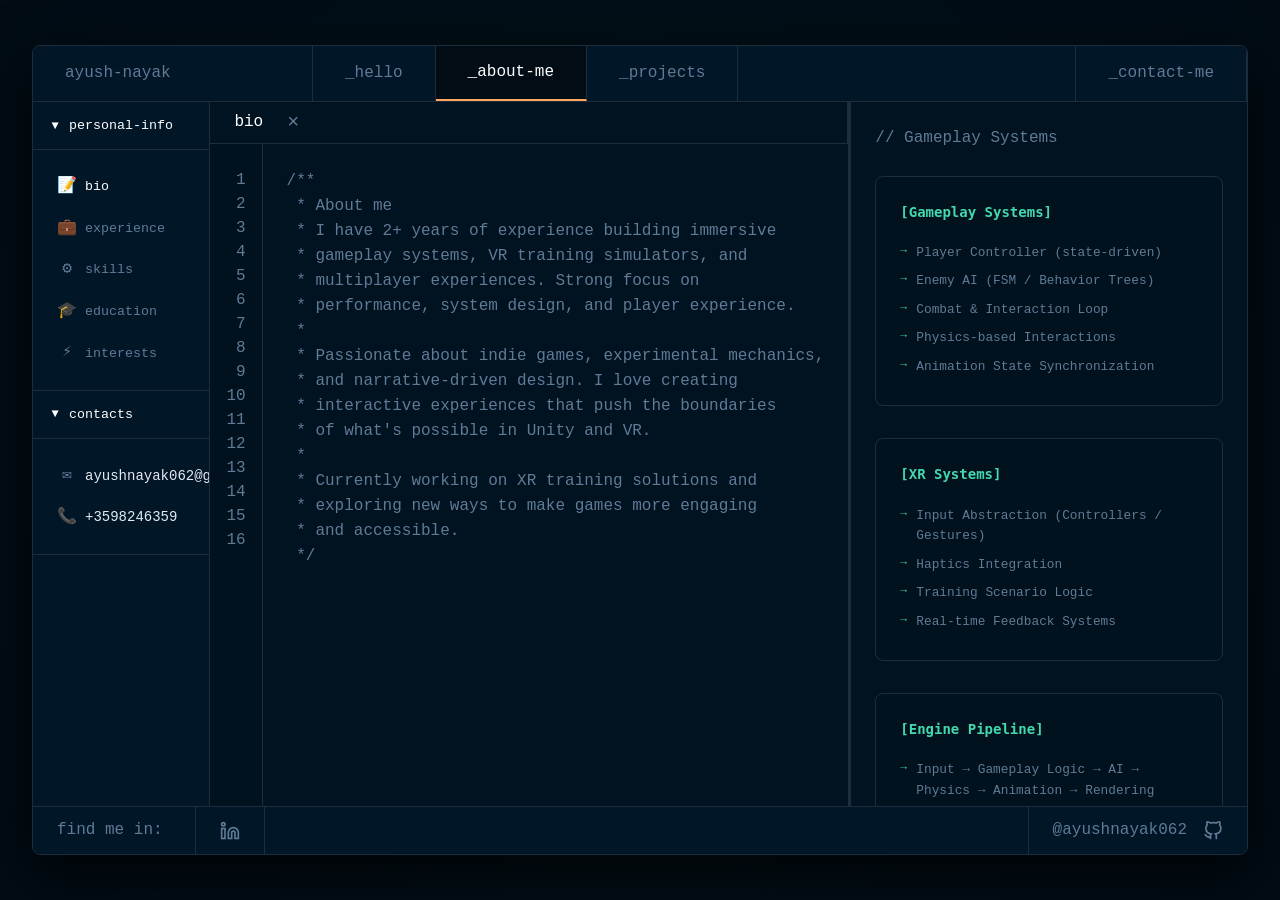
==== pages/about.html @ 23518307 "Redesign sidebar and panels, add gameplay systems section Refactored sidebar section borders and tog" ====
<!DOCTYPE html>
<html lang="en">
<head>
    <meta charset="UTF-8">
    <meta name="viewport" content="width=device-width, initial-scale=1.0">
    <title>About - Ayush Nayak</title>
    <link rel="stylesheet" href="../css/variables.css">
    <link rel="stylesheet" href="../css/base.css">
    <link rel="stylesheet" href="../css/layout.css">
    <link rel="stylesheet" href="../css/terminal.css">
    <link rel="stylesheet" href="../css/responsive.css">
</head>
<body>
    <!-- Navigation -->
    <div class="viewport">
        <div class="app-window">
            <nav class="main-nav">
                <div class="nav-left">
                    <span class="nav-name">ayush-nayak</span>
                    <a href="../index.html" class="nav-link">_hello</a>
                    <a href="about.html" class="nav-link active">_about-me</a>
                    <a href="projects.html" class="nav-link">_projects</a>
                </div>
                <div class="nav-right">
                    <a href="contact.html" class="nav-link">_contact-me</a>
                </div>
            </nav>

            <!-- Main Content -->
            <main class="about-container">
                <!-- Sidebar -->
                <aside class="sidebar">
                    <!-- Restructured personal-info with Bio, Experience, Skills, Education, Interests -->
                    <div class="sidebar-section">
                        <button class="section-toggle active" data-section="personal">
                            <span class="toggle-icon">▼</span>
                            <span>personal-info</span>
                        </button>
                        <div class="section-content active" id="personal">
                            <div class="folder-item">
                                <span class="folder-icon">📝</span>
                                <button class="file-link active" data-file="bio">bio</button>
                            </div>
                            <div class="folder-item">
                                <span class="folder-icon">💼</span>
                                <button class="file-link" data-file="experience">experience</button>
                            </div>
                            <div class="folder-item">
                                <span class="folder-icon">⚙️</span>
                                <button class="file-link" data-file="skills">skills</button>
                            </div>
                            <div class="folder-item">
                                <span class="folder-icon">🎓</span>
                                <button class="file-link" data-file="education">education</button>
                            </div>
                            <div class="folder-item">
                                <span class="folder-icon">⚡</span>
                                <button class="file-link" data-file="interests">interests</button>
                            </div>
                        </div>
                    </div>

                    <!-- Contacts section now open by default with clickable links -->
                    <div class="sidebar-section">
                        <button class="section-toggle active" data-section="contacts">
                            <span class="toggle-icon">▼</span>
                            <span>contacts</span>
                        </button>
                        <div class="section-content active" id="contacts">
                            <div class="contact-item">
                                <span class="contact-icon">✉️</span>
                                <a href="mailto:ayushnayak062@gmail.com" class="contact-link">ayushnayak062@gmail.com</a>
                            </div>
                            <div class="contact-item">
                                <span class="contact-icon">📞</span>
                                <a href="tel:+3598246359" class="contact-link">+3598246359</a>
                            </div>
                        </div>
                    </div>
                </aside>

                <!-- Editor Panel -->
                <div class="editor-panel">
                    <!-- Active tab bar extends to right edge, pushes panel down -->
                    <div class="tab-bar">
                        <div class="tab active" data-file="bio">
                            <span id="currentTab">bio</span>
                            <button class="tab-close">×</button>
                        </div>
                    </div>
                    
                    <!-- Bio content now displays by default with real profile information -->
                    <div class="editor-content">
                        <div class="line-numbers" id="lineNumbers"></div>
                        <div class="code-editor">
                            <pre id="codeContent"><code>/**
 * About me
 * I have 2+ years of experience building immersive
 * gameplay systems, VR training simulators, and 
 * multiplayer experiences. Strong focus on 
 * performance, system design, and player experience.
 * 
 * Passionate about indie games, experimental mechanics,
 * and narrative-driven design. I love creating 
 * interactive experiences that push the boundaries
 * of what's possible in Unity and VR.
 * 
 * Currently working on XR training solutions and
 * exploring new ways to make games more engaging
 * and accessible.
 */</code></pre>
                        </div>
                    </div>
                </div>

                <!-- Replaced code snippets with Gameplay Systems Panel -->
                <div class="snippets-panel">
                    <div class="snippets-header">
                        <p class="comment">// Gameplay Systems</p>
                    </div>
                    
                    <div class="gameplay-systems">
                        <div class="system-category">
                            <h3 class="category-title">[Gameplay Systems]</h3>
                            <ul class="system-list">
                                <li>Player Controller (state-driven)</li>
                                <li>Enemy AI (FSM / Behavior Trees)</li>
                                <li>Combat & Interaction Loop</li>
                                <li>Physics-based Interactions</li>
                                <li>Animation State Synchronization</li>
                            </ul>
                        </div>

                        <div class="system-category">
                            <h3 class="category-title">[XR Systems]</h3>
                            <ul class="system-list">
                                <li>Input Abstraction (Controllers / Gestures)</li>
                                <li>Haptics Integration</li>
                                <li>Training Scenario Logic</li>
                                <li>Real-time Feedback Systems</li>
                            </ul>
                        </div>

                        <div class="system-category">
                            <h3 class="category-title">[Engine Pipeline]</h3>
                            <ul class="system-list">
                                <li>Input → Gameplay Logic → AI → Physics → Animation → Rendering</li>
                                <li>Target Frame Rate: 60 FPS</li>
                            </ul>
                        </div>
                    </div>
                </div>
            </main>

            <!-- Footer -->
            <footer class="main-footer">
                <div class="footer-left">
                    <span class="footer-text">find me in:</span>
                    <a href="https://linkedin.com/in/ayushnayak062" target="_blank" class="footer-icon" aria-label="LinkedIn">
                        <svg width="20" height="20" viewBox="0 0 24 24" fill="none" stroke="currentColor" stroke-width="2">
                            <path d="M16 8a6 6 0 0 1 6 6v7h-4v-7a2 2 0 0 0-2-2 2 2 0 0 0-2 2v7h-4v-7a6 6 0 0 1 6-6z"></path>
                            <rect x="2" y="9" width="4" height="12"></rect>
                            <circle cx="4" cy="4" r="2"></circle>
                        </svg>
                    </a>
                </div>
                <div class="footer-right">
                    <a href="https://github.com/ayushnayak062" target="_blank" class="footer-github">
                        <span>@ayushnayak062</span>
                        <svg width="20" height="20" viewBox="0 0 24 24" fill="none" stroke="currentColor" stroke-width="2">
                            <path d="M9 19c-5 1.5-5-2.5-7-3m14 6v-3.87a3.37 3.37 0 0 0-.94-2.61c3.14-.35 6.44-1.54 6.44-7A5.44 5.44 0 0 0 20 4.77 5.07 5.07 0 0 0 19.91 1S18.73.65 16 2.48a13.38 13.38 0 0 0-7 0C6.27.65 5.09 1 5.09 1A5.07 5.07 0 0 0 5 4.77a5.44 5.44 0 0 0-1.5 3.78c0 5.42 3.3 6.61 6.44 7A3.37 3.37 0 0 0 9 18.13V22"></path>
                        </svg>
                    </a>
                </div>
            </footer>
        </div>
    </div>

    <script src="../js/navigation.js"></script>
    <script src="../js/typing.js"></script>
</body>
</html>
---- css/variables.css ----
/* CSS Variables for consistent theming */
:root {
  /* Colors - Dark VS Code theme */
  --bg-primary: #010c15;
  --bg-secondary: #011221;
  --bg-tertiary: #011627;
  --bg-code: #01111d;

  /* Borders and Lines */
  --border-color: #1e2d3d;
  --border-active: #fea55f;

  /* Text Colors */
  --text-primary: #607b96;
  --text-secondary: #e5e9f0;
  --text-white: #ffffff;
  --text-comment: #607b96;

  /* Syntax Highlighting */
  --color-keyword: #c792ea;
  --color-function: #82aaff;
  --color-string: #e99287;
  --color-variable: #e5e9f0;
  --color-number: #f78c6c;
  --color-class: #ffcb6b;
  --color-property: #4ec9b0;

  /* Accent Colors */
  --accent-orange: #fea55f;
  --accent-cyan: #43d9ad;
  --accent-purple: #c98bdf;
  --accent-blue: #4d5bce;

  /* Gradient Background */
  --gradient-teal: #43d9ad;
  --gradient-blue: #4d5bce;

  /* Fonts */
  --font-mono: "Fira Code", "Consolas", "Monaco", "Courier New", monospace;

  /* Spacing */
  --spacing-xs: 0.5rem;
  --spacing-sm: 1rem;
  --spacing-md: 1.5rem;
  --spacing-lg: 2rem;
  --spacing-xl: 3rem;

  /* Border Radius */
  --radius-sm: 0.5rem;
  --radius-md: 0.75rem;

  /* Transitions */
  --transition: all 0.3s ease;
}
---- css/base.css ----
/* Base styles and resets */
* {
  margin: 0;
  padding: 0;
  box-sizing: border-box;
}

html {
  font-size: 16px;
}

body {
  font-family: var(--font-mono);
  background: var(--bg-primary);
  color: var(--text-primary);
  line-height: 1.6;
  min-height: 100vh;
  /* Removed flex properties, now handled by viewport container */
}

/* Added viewport backdrop container for centered app window */
.viewport {
  min-height: 100vh;
  background: radial-gradient(
    circle at center,
    rgba(67, 217, 173, 0.03) 0%,
    var(--bg-primary) 100%
  );
  display: flex;
  align-items: center;
  justify-content: center;
  padding: 2rem;
}

/* Typography */
h1,
h2,
h3,
h4,
h5,
h6 {
  color: var(--text-white);
  font-weight: 400;
}

a {
  color: var(--text-primary);
  text-decoration: none;
  transition: var(--transition);
}

a:hover {
  color: var(--text-white);
}

button {
  font-family: var(--font-mono);
  cursor: pointer;
  border: none;
  background: none;
  transition: var(--transition);
}

input,
textarea {
  font-family: var(--font-mono);
  background: var(--bg-code);
  border: 1px solid var(--border-color);
  color: var(--text-secondary);
  padding: var(--spacing-xs) var(--spacing-sm);
  border-radius: var(--radius-sm);
  width: 100%;
}

input:focus,
textarea:focus {
  outline: none;
  border-color: var(--accent-cyan);
}

/* Code styling */
code {
  font-family: var(--font-mono);
}

.keyword {
  color: var(--color-keyword);
}
.function {
  color: var(--color-function);
}
.string {
  color: var(--color-string);
}
.variable {
  color: var(--color-variable);
}
.number {
  color: var(--color-number);
}
.class-name {
  color: var(--color-class);
}
.property {
  color: var(--color-property);
}
.method {
  color: var(--color-function);
}
.comment {
  color: var(--text-comment);
}
.accent {
  color: var(--accent-cyan);
}

/* Scrollbar styling */
::-webkit-scrollbar {
  width: 10px;
  height: 10px;
}

::-webkit-scrollbar-track {
  background: var(--bg-secondary);
}

::-webkit-scrollbar-thumb {
  background: var(--border-color);
  border-radius: var(--radius-sm);
}

::-webkit-scrollbar-thumb:hover {
  background: var(--text-primary);
}
---- css/layout.css ----
/* Added app window container for terminal feel */
.app-window {
  width: 100%;
  max-width: 1800px;
  height: 90vh;
  max-height: 900px;
  border: 1px solid var(--border-color);
  border-radius: 8px;
  overflow: hidden;
  box-shadow: 0 20px 60px rgba(0, 0, 0, 0.8);
  background: var(--bg-primary);
  display: flex;
  flex-direction: column;
}

/* Navigation */
.main-nav {
  display: flex;
  justify-content: space-between;
  align-items: stretch;
  background: var(--bg-tertiary);
  border-bottom: 1px solid var(--border-color);
  height: 56px;
}

/* Nav links next to name on left side */
.nav-left {
  display: flex;
  align-items: stretch;
}

/* Made nav-name width static and global */
.nav-name {
  color: var(--text-primary);
  font-size: 1rem;
  padding: 0 var(--spacing-lg);
  border-right: 1px solid var(--border-color);
  display: flex;
  align-items: center;
  width: 280px;
  box-sizing: border-box;
  flex-shrink: 0;
}

/* Contact tab on far right */
.nav-right {
  display: flex;
  align-items: stretch;
  border-left: 1px solid var(--border-color);
}

/* Made nav-link width static to prevent shifting */
.nav-link {
  padding: 0 2rem;
  color: var(--text-primary);
  position: relative;
  display: flex;
  align-items: center;
  border-right: 1px solid var(--border-color);
  min-width: 120px;
  justify-content: center;
  flex-shrink: 0;
}

.nav-link:hover {
  color: var(--text-white);
  background: var(--bg-secondary);
}

.nav-link.active {
  color: var(--text-white);
  border-bottom: 2px solid var(--border-active);
  background: var(--bg-primary);
}

/* Main containers */
main {
  flex: 1;
  display: flex;
  overflow: hidden;
}

/* Footer */
/* Restructured footer for single continuous terminal bar */
.main-footer {
  display: flex;
  justify-content: space-between;
  align-items: stretch;
  background: var(--bg-tertiary);
  border-top: 1px solid var(--border-color);
  height: 48px;
  padding: 0;
  flex-shrink: 0;
}

.footer-left {
  display: flex;
  align-items: stretch;
  height: 100%;
  padding-left: var(--spacing-md);
  border-right: 1px solid var(--border-color);
}

.footer-text {
  color: var(--text-primary);
  margin-right: var(--spacing-sm);
  padding-right: var(--spacing-sm);
  display: flex;
  align-items: center;
}

/* Added full-height border on left side of icon to create continuous vertical line */
.footer-icon {
  display: flex;
  align-items: center;
  justify-content: center;
  height: 100%;
  padding: 0 var(--spacing-md);
  border-left: 1px solid var(--border-color);
  color: var(--text-primary);
  transition: var(--transition);
}

.footer-icon:hover {
  color: var(--text-white);
  background: var(--bg-secondary);
}

/* Removed footer-right wrapper to prevent extra divider after GitHub username */
/* Added border-left directly to footer-github, no border-right */
.footer-github {
  display: flex;
  align-items: center;
  gap: var(--spacing-sm);
  height: 100%;
  padding: 0 var(--spacing-md);
  border-left: 1px solid var(--border-color);
  color: var(--text-primary);
  transition: var(--transition);
  margin-left: auto;
}

.footer-github:hover {
  color: var(--text-white);
  background: var(--bg-secondary);
}

/* Hero Page */
.hero-container {
  display: flex;
  align-items: center;
  justify-content: center;
  background: linear-gradient(135deg, var(--bg-primary) 0%, var(--bg-secondary) 50%, rgba(67, 217, 173, 0.15) 100%);
  padding: var(--spacing-xl);
  overflow: hidden;
  height: 100%;
}

.hero-content {
  display: flex;
  gap: var(--spacing-xl);
  max-width: 1200px;
  width: 100%;
  align-items: center;
  max-height: 100%;
}

.intro-section {
  flex: 1;
}

.intro-greeting {
  color: var(--text-secondary);
  font-size: 1.125rem;
  margin-bottom: var(--spacing-xs);
}

.hero-title {
  font-size: 3.5rem;
  color: var(--text-white);
  margin-bottom: var(--spacing-sm);
}

.hero-subtitle {
  font-size: 1.5rem;
  color: var(--accent-cyan);
  margin-bottom: var(--spacing-lg);
}

.code-block {
  margin-top: var(--spacing-lg);
}

.code-line {
  margin-top: var(--spacing-xs);
}

/* About Page */
.about-container {
  display: flex;
  width: 100%;
}

.sidebar {
  width: 280px;
  background: var(--bg-tertiary);
  border-right: 1px solid var(--border-color);
  overflow-y: auto;
}

/* Remove bottom border from sidebar sections to prevent overlapping lines */
.sidebar-section {
  border-bottom: none;
}

.section-toggle {
  width: 100%;
  padding: var(--spacing-sm);
  display: flex;
  align-items: center;
  gap: var(--spacing-xs);
  color: var(--text-white);
  text-align: left;
  background: var(--bg-tertiary);
  /* Add bottom border to toggle button */
  border-bottom: 1px solid var(--border-color);
}

.section-toggle:hover {
  background: var(--bg-secondary);
}

/* Added nested folder toggle styles */
.section-toggle.nested {
  width: auto;
  padding: 0;
  background: none;
}

.section-toggle.nested:hover {
  background: none;
}

/* Fixed toggle-icon dimensions to prevent size changes */
.toggle-icon {
  font-size: 0.75rem;
  display: inline-block;
  width: 12px;
  height: 12px;
  line-height: 12px;
  text-align: center;
  transition: transform 0.2s ease;
  flex-shrink: 0;
}

/* Rotate icon on toggle without changing size */
.section-toggle.active .toggle-icon {
  transform: rotate(0deg);
}

.section-toggle:not(.active) .toggle-icon {
  transform: rotate(-90deg);
}

.section-content {
  display: none;
  padding: var(--spacing-sm);
  /* Add bottom border when content is visible */
  border-bottom: 1px solid var(--border-color);
}

.section-content.active {
  display: block;
}

/* Added nested folder styles */
.nested-folder {
  display: flex;
  align-items: center;
  gap: var(--spacing-xs);
  padding: var(--spacing-xs);
}

.nested-content {
  padding: 0 0 0 var(--spacing-lg);
}

.nested-item {
  padding-left: var(--spacing-md);
}

.folder-item {
  display: flex;
  align-items: center;
  gap: var(--spacing-xs);
  padding: var(--spacing-xs);
}

.file-link {
  color: var(--text-primary);
  background: none;
  border: none;
  padding: 0;
  text-align: left;
}

.file-link:hover,
.file-link.active {
  color: var(--text-white);
}

.contact-item {
  display: flex;
  align-items: center;
  gap: var(--spacing-xs);
  padding: var(--spacing-xs);
  font-size: 0.875rem;
}

/* Editor Panel */
.editor-panel {
  flex: 1;
  background: var(--bg-secondary);
  border-right: 1px solid var(--border-color);
  display: flex;
  flex-direction: column;
}

/* Active tab bar extends full width and matches button height */
.tab-bar {
  display: flex;
  border-bottom: 1px solid var(--border-color);
  background: var(--bg-tertiary);
  height: 42px;
  flex-shrink: 0;
}

.tab {
  display: flex;
  align-items: center;
  gap: var(--spacing-md);
  padding: var(--spacing-sm) var(--spacing-md);
  border-right: 1px solid var(--border-color);
  color: var(--text-primary);
  height: 100%;
}

.tab.active {
  color: var(--text-white);
  background: var(--bg-secondary);
  /* Active tab extends to fill available space */
  flex: 1;
}

.tab-close {
  color: var(--text-primary);
  font-size: 1.25rem;
  padding: 0;
}

.tab-close:hover {
  color: var(--text-white);
}

.editor-content {
  display: flex;
  flex: 1;
  overflow: auto;
}

.line-numbers {
  padding: var(--spacing-md) var(--spacing-sm);
  text-align: right;
  color: var(--text-comment);
  background: var(--bg-code);
  border-right: 1px solid var(--border-color);
  user-select: none;
  min-width: 50px;
}

.line-numbers span {
  display: block;
  line-height: 1.5rem;
}

.code-editor {
  flex: 1;
  padding: var(--spacing-md);
  overflow: auto;
}

.code-editor pre {
  margin: 0;
  color: var(--text-comment);
  line-height: 1.5rem;
}

/* Gameplay Systems Panel replaces code snippets */
.snippets-panel {
  width: 600px;
  background: var(--bg-secondary);
  padding: var(--spacing-md);
  overflow-y: auto;
  border-left: 2px solid var(--border-color);
}

.snippets-header {
  margin-bottom: var(--spacing-md);
}

/* Terminal-style gameplay systems display */
.gameplay-systems {
  display: flex;
  flex-direction: column;
  gap: var(--spacing-lg);
}

.system-category {
  background: var(--bg-code);
  border: 1px solid var(--border-color);
  border-radius: var(--radius-sm);
  padding: var(--spacing-md);
}

.category-title {
  color: var(--accent-cyan);
  font-size: 0.875rem;
  font-weight: bold;
  margin-bottom: var(--spacing-sm);
  font-family: "Fira Code", monospace;
}

.system-list {
  list-style: none;
  padding: 0;
  margin: 0;
}

.system-list li {
  color: var(--text-primary);
  font-size: 0.8rem;
  line-height: 1.6;
  padding: 0.25rem 0;
  padding-left: var(--spacing-sm);
  position: relative;
}

.system-list li::before {
  content: "→";
  position: absolute;
  left: 0;
  color: var(--accent-cyan);
  font-size: 0.7rem;
}

/* Projects Page */
.projects-container {
  display: flex;
  width: 100%;
}

.projects-content {
  flex: 1;
  padding: var(--spacing-lg);
  overflow-y: auto;
}

.filter-tags {
  display: flex;
  gap: var(--spacing-sm);
  margin-bottom: var(--spacing-lg);
}

.active-filter {
  display: flex;
  align-items: center;
  gap: var(--spacing-xs);
  padding: var(--spacing-xs) var(--spacing-sm);
  background: var(--bg-code);
  border: 1px solid var(--border-color);
  border-radius: var(--radius-sm);
  color: var(--text-secondary);
}

.remove-filter {
  color: var(--text-primary);
  font-size: 1.25rem;
  padding: 0 var(--spacing-xs);
}

.remove-filter:hover {
  color: var(--text-white);
}

.filter-item {
  display: flex;
  align-items: center;
  gap: var(--spacing-sm);
  padding: var(--spacing-xs);
  cursor: pointer;
}

.filter-item:hover {
  color: var(--text-white);
}

.filter-item input[type="checkbox"] {
  width: auto;
  cursor: pointer;
}

.tech-icon {
  font-size: 1.25rem;
}

.projects-grid {
  display: grid;
  grid-template-columns: repeat(auto-fill, minmax(300px, 1fr));
  gap: var(--spacing-lg);
}

.project-card {
  background: var(--bg-code);
  border: 1px solid var(--border-color);
  border-radius: var(--radius-md);
  overflow: hidden;
  transition: var(--transition);
}

.project-card:hover {
  border-color: var(--text-primary);
  transform: translateY(-4px);
}

.project-header {
  padding: var(--spacing-sm) var(--spacing-md);
  display: flex;
  justify-content: space-between;
  align-items: center;
}

.project-number {
  color: var(--accent-purple);
  font-weight: bold;
}

.project-subtitle {
  color: var(--text-primary);
  font-size: 0.875rem;
}

.project-image {
  position: relative;
  width: 100%;
  height: 200px;
  overflow: hidden;
}

.project-image img {
  width: 100%;
  height: 100%;
  object-fit: cover;
}

.settings-btn {
  position: absolute;
  top: var(--spacing-sm);
  right: var(--spacing-sm);
  background: var(--bg-code);
  border: 1px solid var(--border-color);
  padding: var(--spacing-xs);
  border-radius: var(--radius-sm);
  font-size: 1.25rem;
}

.project-info {
  padding: var(--spacing-md);
}

.project-description {
  color: var(--text-primary);
  font-size: 0.875rem;
  margin-bottom: var(--spacing-md);
  line-height: 1.5;
}

.view-project-btn {
  background: var(--bg-tertiary);
  color: var(--text-secondary);
  padding: var(--spacing-xs) var(--spacing-md);
  border: 1px solid var(--border-color);
  border-radius: var(--radius-sm);
}

.view-project-btn:hover {
  background: var(--accent-orange);
  color: var(--bg-primary);
  border-color: var(--accent-orange);
}

/* Contact Page */
.contact-container {
  display: flex;
  width: 100%;
}

.form-panel {
  flex: 1;
  background: var(--bg-secondary);
  border-right: 1px solid var(--border-color);
  display: flex;
  flex-direction: column;
}

.contact-form {
  padding: var(--spacing-xl);
}

.form-group {
  margin-bottom: var(--spacing-lg);
}

.form-group label {
  display: block;
  color: var(--text-primary);
  margin-bottom: var(--spacing-xs);
}

textarea {
  resize: vertical;
  min-height: 150px;
}

.submit-btn {
  background: var(--bg-code);
  color: var(--text-secondary);
  padding: var(--spacing-sm) var(--spacing-md);
  border: 1px solid var(--border-color);
  border-radius: var(--radius-sm);
}

.submit-btn:hover {
  background: var(--accent-orange);
  color: var(--bg-primary);
  border-color: var(--accent-orange);
}

.code-preview-panel {
  width: 500px;
  background: var(--bg-secondary);
  padding: var(--spacing-md);
  display: flex;
  gap: var(--spacing-sm);
}

.code-display {
  flex: 1;
  background: var(--bg-code);
  padding: var(--spacing-md);
  border-radius: var(--radius-sm);
  overflow-x: auto;
}

.code-display pre {
  margin: 0;
  font-size: 0.875rem;
}

.social-link {
  display: flex;
  align-items: center;
  gap: var(--spacing-xs);
  padding: var(--spacing-xs);
  color: var(--text-primary);
}

.social-link:hover {
  color: var(--text-white);
}

.external-icon {
  font-size: 1rem;
}
---- css/terminal.css ----
/* Replaced game styles with system architecture diagram styles */
/* Reduced system section size and spacing */
.system-section {
  flex: 1;
  display: flex;
  justify-content: center;
  align-items: center;
  max-height: 100%;
  overflow: hidden;
}

.system-container {
  background: var(--bg-code);
  border: 1px solid var(--border-color);
  border-radius: var(--radius-md);
  padding: var(--spacing-md);
  max-width: 500px;
  max-height: 100%;
  overflow-y: auto;
}

.system-title {
  margin-bottom: var(--spacing-sm);
  text-align: center;
}

.system-flow {
  display: flex;
  flex-wrap: wrap;
  align-items: center;
  justify-content: center;
  gap: var(--spacing-xs);
  margin-bottom: var(--spacing-sm);
}

.system-node {
  display: flex;
  flex-direction: column;
  align-items: center;
  gap: 4px;
  padding: var(--spacing-xs);
  background: var(--bg-tertiary);
  border: 1px solid var(--border-color);
  border-radius: var(--radius-sm);
  min-width: 60px;
  transition: all 0.4s ease;
  opacity: 0.5;
}

/* Active state for system flow visualization */
.system-node.active {
  opacity: 1;
  border-color: var(--accent-cyan);
  box-shadow: 0 0 20px rgba(67, 217, 173, 0.4);
  transform: scale(1.05);
}

.node-icon {
  font-size: 1.125rem;
}

.node-label {
  color: var(--text-primary);
  font-size: 0.7rem;
  text-align: center;
}

.flow-arrow {
  color: var(--accent-cyan);
  font-size: 1rem;
  font-weight: bold;
  opacity: 0.3;
  transition: all 0.4s ease;
}

.flow-arrow.active {
  opacity: 1;
}

/* Added controls section with run button */
.system-controls {
  text-align: center;
  margin-bottom: var(--spacing-xs);
  padding-bottom: var(--spacing-xs);
  border-bottom: 1px solid var(--border-color);
}

/* Enhanced button styling with larger size and hover states */
.run-system-btn {
  background: var(--accent-orange);
  color: var(--bg-primary);
  padding: var(--spacing-sm) var(--spacing-lg);
  border: 2px solid var(--accent-orange);
  border-radius: var(--radius-sm);
  font-weight: bold;
  font-size: 0.875rem;
  cursor: pointer;
  transition: all 0.3s ease;
  text-transform: lowercase;
}

.run-system-btn:hover {
  background: transparent;
  color: var(--accent-orange);
  transform: translateY(-2px);
  box-shadow: 0 6px 20px rgba(254, 165, 95, 0.4);
}

.run-system-btn:active {
  transform: translateY(0);
  box-shadow: 0 2px 8px rgba(254, 165, 95, 0.4);
}

.run-system-btn:disabled {
  opacity: 0.5;
  cursor: not-allowed;
  transform: none;
}

.system-info {
  text-align: center;
  padding-top: var(--spacing-xs);
  border-top: 1px solid var(--border-color);
}

.system-info .comment {
  margin: 0.25rem 0;
  font-size: 0.7rem;
}

/* Skills section styling within personal-info dropdown */
.skills-section {
  padding: var(--spacing-sm) 0;
}

.skills-category {
  margin-bottom: var(--spacing-md);
}

.skills-category:last-child {
  margin-bottom: 0;
}

.skills-title {
  color: var(--accent-cyan);
  font-size: 0.75rem;
  font-weight: bold;
  margin-bottom: var(--spacing-xs);
  padding-left: var(--spacing-sm);
}

.skills-list {
  list-style: none;
  padding: 0;
  margin: 0;
  padding-left: var(--spacing-md);
}

.skills-list li {
  color: var(--text-primary);
  font-size: 0.75rem;
  line-height: 1.5;
  padding: 0.15rem 0;
  position: relative;
}

.skills-list li::before {
  content: "-";
  position: absolute;
  left: -0.75rem;
  color: var(--text-secondary);
}

/* Typing animation */
@keyframes blink {
  0%,
  50% {
    opacity: 1;
  }
  51%,
  100% {
    opacity: 0;
  }
}

.typing-cursor::after {
  content: "|";
  animation: blink 1s infinite;
}

/* Contact links styling */
.contact-link {
  color: var(--text-secondary);
  text-decoration: none;
  transition: color 0.2s ease;
}

.contact-link:hover {
  color: var(--accent-cyan);
  text-decoration: underline;
}

/* Ensure consistent icon styling across sections */
.folder-icon,
.contact-icon {
  font-size: 1rem;
  width: 20px;
  text-align: center;
  flex-shrink: 0;
}
---- css/responsive.css ----
/* Updated responsive behavior for global app window system */
@media (max-width: 1024px) {
  /* Allow viewport to adapt on smaller screens */
  .viewport {
    padding: 1rem;
  }

  /* Allow natural height on tablets and mobile */
  .app-window {
    aspect-ratio: auto;
    max-height: none;
    height: auto;
    min-height: 100vh;
  }

  .hero-content {
    flex-direction: column;
  }

  .system-section {
    width: 100%;
  }

  .about-container,
  .projects-container,
  .contact-container {
    flex-direction: column;
  }

  .sidebar {
    width: 100%;
    border-right: none;
    border-bottom: 1px solid var(--border-color);
  }

  .snippets-panel,
  .code-preview-panel {
    width: 100%;
    border-left: none;
    border-top: 1px solid var(--border-color);
  }

  .projects-grid {
    grid-template-columns: repeat(auto-fill, minmax(250px, 1fr));
  }

  /* Reset nav-name width on smaller screens */
  .nav-name {
    width: auto;
  }
}

@media (max-width: 768px) {
  /* Mobile uses full width */
  .viewport {
    padding: 0;
  }

  .app-window {
    border-radius: 0;
    border-left: none;
    border-right: none;
  }

  .nav-link {
    font-size: 0.875rem;
    padding: 0 1rem;
  }

  .hero-title {
    font-size: 2rem;
  }

  .hero-subtitle {
    font-size: 1rem;
  }

  .hero-container {
    padding: var(--spacing-md);
  }

  .projects-grid {
    grid-template-columns: 1fr;
  }

  .footer-left,
  .footer-right {
    font-size: 0.875rem;
  }

  .footer-text {
    display: none;
  }

  .system-flow {
    gap: var(--spacing-sm);
  }

  .system-node {
    min-width: 60px;
    padding: var(--spacing-sm);
  }
}

@media (max-width: 480px) {
  .main-nav {
    height: auto;
  }

  .nav-left {
    flex-wrap: wrap;
  }

  .nav-link {
    padding: var(--spacing-sm) var(--spacing-md);
    font-size: 0.75rem;
  }

  .hero-title {
    font-size: 1.5rem;
  }

  .system-container {
    padding: var(--spacing-md);
  }
}
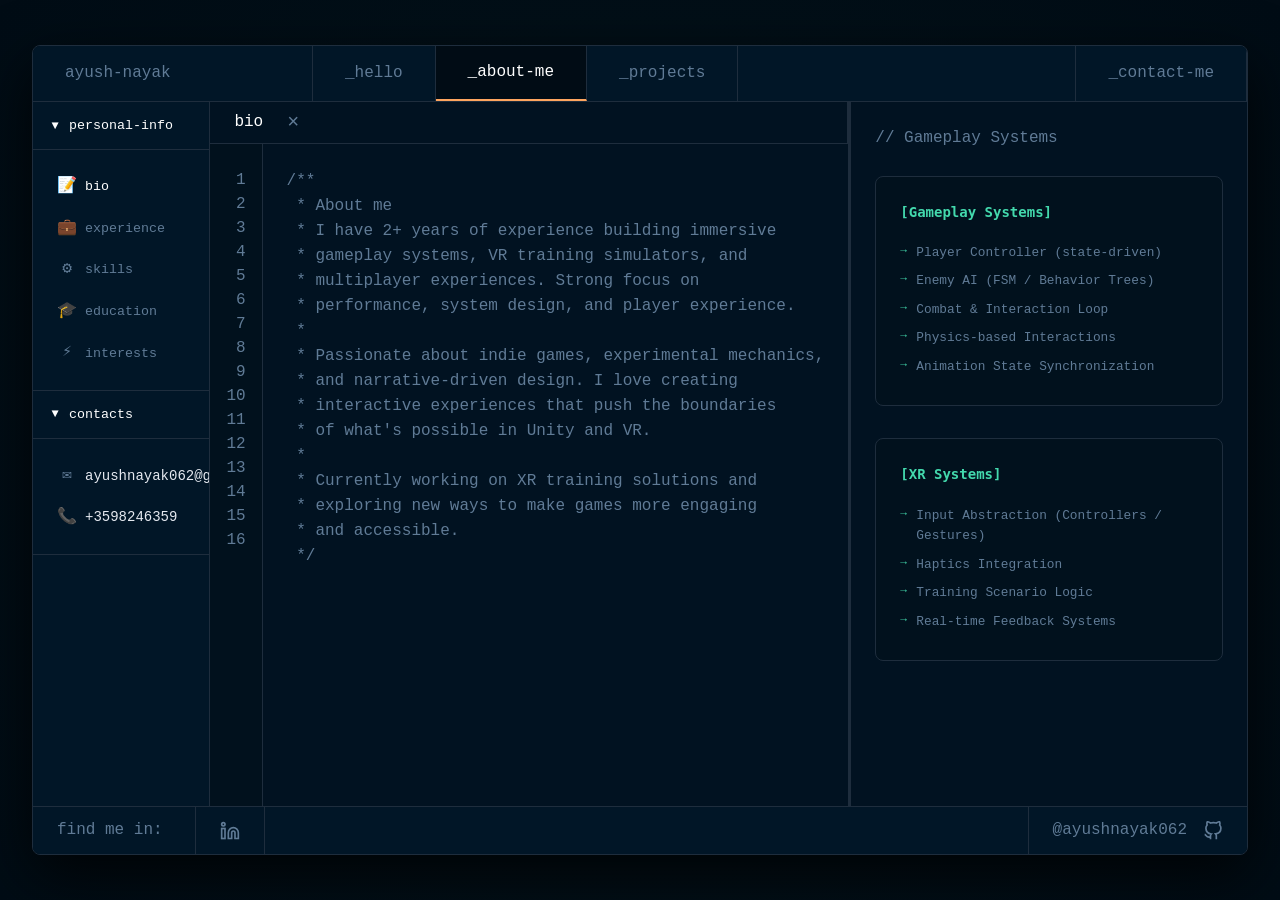
==== commit b15d97e7: "Revamp about page structure and update skills data Refactored about.html for improved readability an" ====
--- a/pages/about.html
+++ b/pages/about.html
@@ -1,99 +1,107 @@
 <!DOCTYPE html>
 <html lang="en">
-<head>
-    <meta charset="UTF-8">
-    <meta name="viewport" content="width=device-width, initial-scale=1.0">
+  <head>
+    <meta charset="UTF-8" />
+    <meta name="viewport" content="width=device-width, initial-scale=1.0" />
     <title>About - Ayush Nayak</title>
-    <link rel="stylesheet" href="../css/variables.css">
-    <link rel="stylesheet" href="../css/base.css">
-    <link rel="stylesheet" href="../css/layout.css">
-    <link rel="stylesheet" href="../css/terminal.css">
-    <link rel="stylesheet" href="../css/responsive.css">
-</head>
-<body>
+    <link rel="stylesheet" href="../css/variables.css" />
+    <link rel="stylesheet" href="../css/base.css" />
+    <link rel="stylesheet" href="../css/layout.css" />
+    <link rel="stylesheet" href="../css/terminal.css" />
+    <link rel="stylesheet" href="../css/responsive.css" />
+  </head>
+  <body>
     <!-- Navigation -->
     <div class="viewport">
-        <div class="app-window">
-            <nav class="main-nav">
-                <div class="nav-left">
-                    <span class="nav-name">ayush-nayak</span>
-                    <a href="../index.html" class="nav-link">_hello</a>
-                    <a href="about.html" class="nav-link active">_about-me</a>
-                    <a href="projects.html" class="nav-link">_projects</a>
-                </div>
-                <div class="nav-right">
-                    <a href="contact.html" class="nav-link">_contact-me</a>
-                </div>
-            </nav>
-
-            <!-- Main Content -->
-            <main class="about-container">
-                <!-- Sidebar -->
-                <aside class="sidebar">
-                    <!-- Restructured personal-info with Bio, Experience, Skills, Education, Interests -->
-                    <div class="sidebar-section">
-                        <button class="section-toggle active" data-section="personal">
-                            <span class="toggle-icon">▼</span>
-                            <span>personal-info</span>
-                        </button>
-                        <div class="section-content active" id="personal">
-                            <div class="folder-item">
-                                <span class="folder-icon">📝</span>
-                                <button class="file-link active" data-file="bio">bio</button>
-                            </div>
-                            <div class="folder-item">
-                                <span class="folder-icon">💼</span>
-                                <button class="file-link" data-file="experience">experience</button>
-                            </div>
-                            <div class="folder-item">
-                                <span class="folder-icon">⚙️</span>
-                                <button class="file-link" data-file="skills">skills</button>
-                            </div>
-                            <div class="folder-item">
-                                <span class="folder-icon">🎓</span>
-                                <button class="file-link" data-file="education">education</button>
-                            </div>
-                            <div class="folder-item">
-                                <span class="folder-icon">⚡</span>
-                                <button class="file-link" data-file="interests">interests</button>
-                            </div>
-                        </div>
-                    </div>
-
-                    <!-- Contacts section now open by default with clickable links -->
-                    <div class="sidebar-section">
-                        <button class="section-toggle active" data-section="contacts">
-                            <span class="toggle-icon">▼</span>
-                            <span>contacts</span>
-                        </button>
-                        <div class="section-content active" id="contacts">
-                            <div class="contact-item">
-                                <span class="contact-icon">✉️</span>
-                                <a href="mailto:ayushnayak062@gmail.com" class="contact-link">ayushnayak062@gmail.com</a>
-                            </div>
-                            <div class="contact-item">
-                                <span class="contact-icon">📞</span>
-                                <a href="tel:+3598246359" class="contact-link">+3598246359</a>
-                            </div>
-                        </div>
-                    </div>
-                </aside>
-
-                <!-- Editor Panel -->
-                <div class="editor-panel">
-                    <!-- Active tab bar extends to right edge, pushes panel down -->
-                    <div class="tab-bar">
-                        <div class="tab active" data-file="bio">
-                            <span id="currentTab">bio</span>
-                            <button class="tab-close">×</button>
-                        </div>
-                    </div>
-                    
-                    <!-- Bio content now displays by default with real profile information -->
-                    <div class="editor-content">
-                        <div class="line-numbers" id="lineNumbers"></div>
-                        <div class="code-editor">
-                            <pre id="codeContent"><code>/**
+      <div class="app-window">
+        <nav class="main-nav">
+          <div class="nav-left">
+            <span class="nav-name">ayush-nayak</span>
+            <a href="../index.html" class="nav-link">_hello</a>
+            <a href="about.html" class="nav-link active">_about-me</a>
+            <a href="projects.html" class="nav-link">_projects</a>
+          </div>
+          <div class="nav-right">
+            <a href="contact.html" class="nav-link">_contact-me</a>
+          </div>
+        </nav>
+
+        <!-- Main Content -->
+        <main class="about-container">
+          <!-- Sidebar -->
+          <aside class="sidebar">
+            <!-- Restructured personal-info with Bio, Experience, Skills, Education, Interests -->
+            <div class="sidebar-section">
+              <button class="section-toggle active" data-section="personal">
+                <span class="toggle-icon">▼</span>
+                <span>personal-info</span>
+              </button>
+              <div class="section-content active" id="personal">
+                <div class="folder-item">
+                  <span class="folder-icon">📝</span>
+                  <button class="file-link active" data-file="bio">bio</button>
+                </div>
+                <div class="folder-item">
+                  <span class="folder-icon">💼</span>
+                  <button class="file-link" data-file="experience">
+                    experience
+                  </button>
+                </div>
+                <div class="folder-item">
+                  <span class="folder-icon">⚙️</span>
+                  <button class="file-link" data-file="skills">skills</button>
+                </div>
+                <div class="folder-item">
+                  <span class="folder-icon">🎓</span>
+                  <button class="file-link" data-file="education">
+                    education
+                  </button>
+                </div>
+                <div class="folder-item">
+                  <span class="folder-icon">⚡</span>
+                  <button class="file-link" data-file="interests">
+                    interests
+                  </button>
+                </div>
+              </div>
+            </div>
+
+            <!-- Contacts section now open by default with clickable links -->
+            <div class="sidebar-section">
+              <button class="section-toggle active" data-section="contacts">
+                <span class="toggle-icon">▼</span>
+                <span>contacts</span>
+              </button>
+              <div class="section-content active" id="contacts">
+                <div class="contact-item">
+                  <span class="contact-icon">✉️</span>
+                  <a href="mailto:ayushnayak062@gmail.com" class="contact-link"
+                    >ayushnayak062@gmail.com</a
+                  >
+                </div>
+                <div class="contact-item">
+                  <span class="contact-icon">📞</span>
+                  <a href="tel:+3598246359" class="contact-link">+3598246359</a>
+                </div>
+              </div>
+            </div>
+          </aside>
+
+          <!-- Editor Panel -->
+          <div class="editor-panel">
+            <!-- Active tab bar extends to right edge, pushes panel down -->
+            <div class="tab-bar">
+              <div class="tab active" data-file="bio">
+                <span id="currentTab">bio</span>
+                <button class="tab-close">×</button>
+              </div>
+            </div>
+
+            <!-- Bio content now displays by default with real profile information -->
+            <div class="editor-content">
+              <div class="line-numbers" id="lineNumbers"></div>
+              <div class="code-editor">
+                <pre id="codeContent"><code>/**
  * About me
  * I have 2+ years of experience building immersive
  * gameplay systems, VR training simulators, and 
@@ -109,74 +117,93 @@
  * exploring new ways to make games more engaging
  * and accessible.
  */</code></pre>
-                        </div>
-                    </div>
-                </div>
-
-                <!-- Replaced code snippets with Gameplay Systems Panel -->
-                <div class="snippets-panel">
-                    <div class="snippets-header">
-                        <p class="comment">// Gameplay Systems</p>
-                    </div>
-                    
-                    <div class="gameplay-systems">
-                        <div class="system-category">
-                            <h3 class="category-title">[Gameplay Systems]</h3>
-                            <ul class="system-list">
-                                <li>Player Controller (state-driven)</li>
-                                <li>Enemy AI (FSM / Behavior Trees)</li>
-                                <li>Combat & Interaction Loop</li>
-                                <li>Physics-based Interactions</li>
-                                <li>Animation State Synchronization</li>
-                            </ul>
-                        </div>
-
-                        <div class="system-category">
-                            <h3 class="category-title">[XR Systems]</h3>
-                            <ul class="system-list">
-                                <li>Input Abstraction (Controllers / Gestures)</li>
-                                <li>Haptics Integration</li>
-                                <li>Training Scenario Logic</li>
-                                <li>Real-time Feedback Systems</li>
-                            </ul>
-                        </div>
-
-                        <div class="system-category">
-                            <h3 class="category-title">[Engine Pipeline]</h3>
-                            <ul class="system-list">
-                                <li>Input → Gameplay Logic → AI → Physics → Animation → Rendering</li>
-                                <li>Target Frame Rate: 60 FPS</li>
-                            </ul>
-                        </div>
-                    </div>
-                </div>
-            </main>
-
-            <!-- Footer -->
-            <footer class="main-footer">
-                <div class="footer-left">
-                    <span class="footer-text">find me in:</span>
-                    <a href="https://linkedin.com/in/ayushnayak062" target="_blank" class="footer-icon" aria-label="LinkedIn">
-                        <svg width="20" height="20" viewBox="0 0 24 24" fill="none" stroke="currentColor" stroke-width="2">
-                            <path d="M16 8a6 6 0 0 1 6 6v7h-4v-7a2 2 0 0 0-2-2 2 2 0 0 0-2 2v7h-4v-7a6 6 0 0 1 6-6z"></path>
-                            <rect x="2" y="9" width="4" height="12"></rect>
-                            <circle cx="4" cy="4" r="2"></circle>
-                        </svg>
-                    </a>
-                </div>
-                <div class="footer-right">
-                    <a href="https://github.com/ayushnayak062" target="_blank" class="footer-github">
-                        <span>@ayushnayak062</span>
-                        <svg width="20" height="20" viewBox="0 0 24 24" fill="none" stroke="currentColor" stroke-width="2">
-                            <path d="M9 19c-5 1.5-5-2.5-7-3m14 6v-3.87a3.37 3.37 0 0 0-.94-2.61c3.14-.35 6.44-1.54 6.44-7A5.44 5.44 0 0 0 20 4.77 5.07 5.07 0 0 0 19.91 1S18.73.65 16 2.48a13.38 13.38 0 0 0-7 0C6.27.65 5.09 1 5.09 1A5.07 5.07 0 0 0 5 4.77a5.44 5.44 0 0 0-1.5 3.78c0 5.42 3.3 6.61 6.44 7A3.37 3.37 0 0 0 9 18.13V22"></path>
-                        </svg>
-                    </a>
-                </div>
-            </footer>
-        </div>
+              </div>
+            </div>
+          </div>
+
+          <!-- Replaced code snippets with Gameplay Systems Panel -->
+          <div class="snippets-panel">
+            <div class="snippets-header">
+              <p class="comment">// Gameplay Systems</p>
+            </div>
+
+            <div class="gameplay-systems">
+              <div class="system-category">
+                <h3 class="category-title">[Gameplay Systems]</h3>
+                <ul class="system-list">
+                  <li>Player Controller (state-driven)</li>
+                  <li>Enemy AI (FSM / Behavior Trees)</li>
+                  <li>Combat & Interaction Loop</li>
+                  <li>Physics-based Interactions</li>
+                  <li>Animation State Synchronization</li>
+                </ul>
+              </div>
+
+              <div class="system-category">
+                <h3 class="category-title">[XR Systems]</h3>
+                <ul class="system-list">
+                  <li>Input Abstraction (Controllers / Gestures)</li>
+                  <li>Haptics Integration</li>
+                  <li>Training Scenario Logic</li>
+                  <li>Real-time Feedback Systems</li>
+                </ul>
+              </div>
+            </div>
+          </div>
+        </main>
+
+        <!-- Footer -->
+        <footer class="main-footer">
+          <div class="footer-left">
+            <span class="footer-text">find me in:</span>
+            <a
+              href="https://linkedin.com/in/ayushnayak062"
+              target="_blank"
+              class="footer-icon"
+              aria-label="LinkedIn"
+            >
+              <svg
+                width="20"
+                height="20"
+                viewBox="0 0 24 24"
+                fill="none"
+                stroke="currentColor"
+                stroke-width="2"
+              >
+                <path
+                  d="M16 8a6 6 0 0 1 6 6v7h-4v-7a2 2 0 0 0-2-2 2 2 0 0 0-2 2v7h-4v-7a6 6 0 0 1 6-6z"
+                ></path>
+                <rect x="2" y="9" width="4" height="12"></rect>
+                <circle cx="4" cy="4" r="2"></circle>
+              </svg>
+            </a>
+          </div>
+          <div class="footer-right">
+            <a
+              href="https://github.com/ayushnayak062"
+              target="_blank"
+              class="footer-github"
+            >
+              <span>@ayushnayak062</span>
+              <svg
+                width="20"
+                height="20"
+                viewBox="0 0 24 24"
+                fill="none"
+                stroke="currentColor"
+                stroke-width="2"
+              >
+                <path
+                  d="M9 19c-5 1.5-5-2.5-7-3m14 6v-3.87a3.37 3.37 0 0 0-.94-2.61c3.14-.35 6.44-1.54 6.44-7A5.44 5.44 0 0 0 20 4.77 5.07 5.07 0 0 0 19.91 1S18.73.65 16 2.48a13.38 13.38 0 0 0-7 0C6.27.65 5.09 1 5.09 1A5.07 5.07 0 0 0 5 4.77a5.44 5.44 0 0 0-1.5 3.78c0 5.42 3.3 6.61 6.44 7A3.37 3.37 0 0 0 9 18.13V22"
+                ></path>
+              </svg>
+            </a>
+          </div>
+        </footer>
+      </div>
     </div>
 
     <script src="../js/navigation.js"></script>
     <script src="../js/typing.js"></script>
-</body>
+  </body>
 </html>
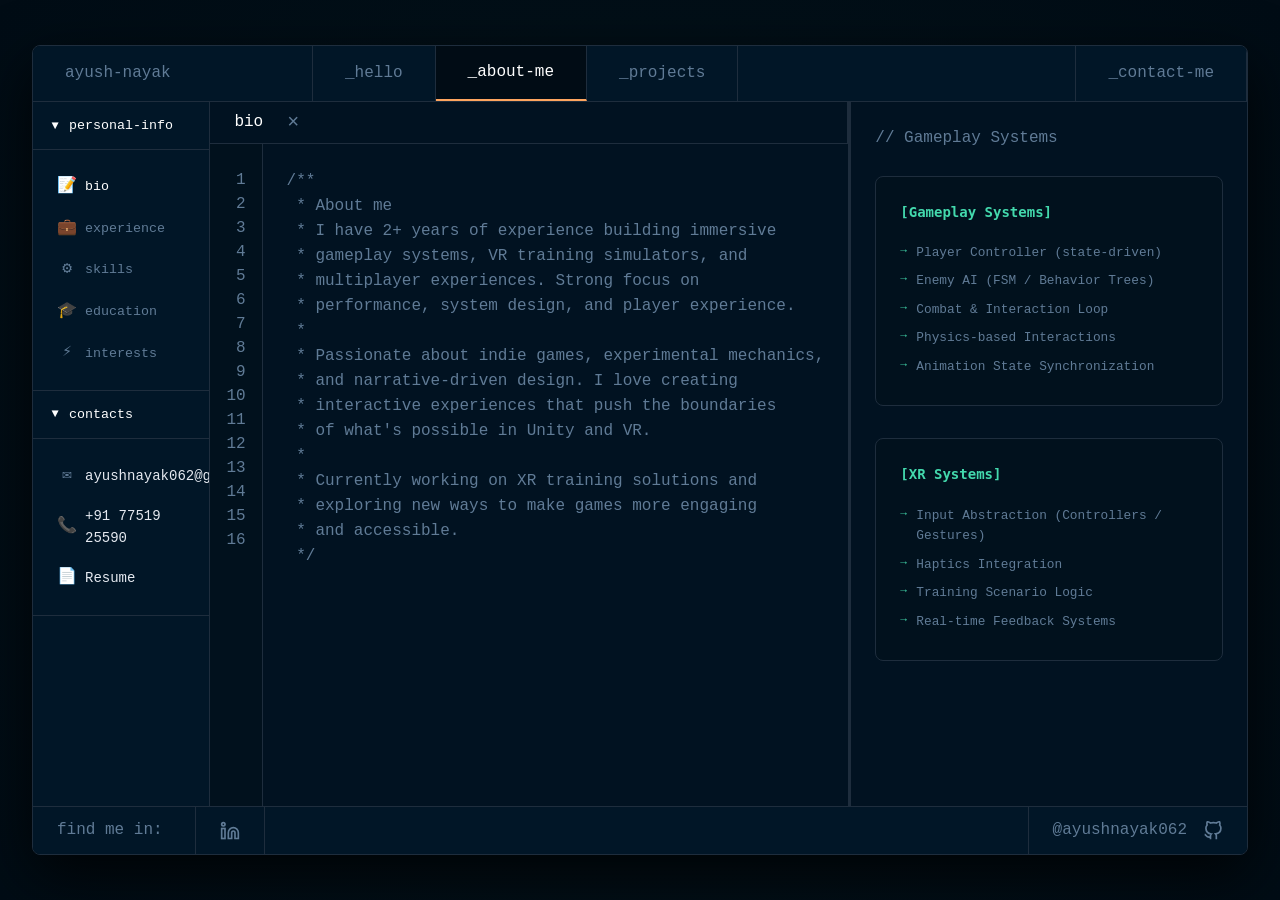
==== commit 8f425b4d: "Update contact info and add resume link on About page Updated the phone number with a tel: link and " ====
--- a/pages/about.html
+++ b/pages/about.html
@@ -79,9 +79,22 @@
                     >ayushnayak062@gmail.com</a
                   >
                 </div>
+                <!-- <CHANGE> Updated phone number to +91 77519 25590 with tel: link -->
                 <div class="contact-item">
                   <span class="contact-icon">📞</span>
-                  <a href="tel:+3598246359" class="contact-link">+3598246359</a>
+                  <a href="tel:+917751925590" class="contact-link"
+                    >+91 77519 25590</a
+                  >
+                </div>
+                <!-- <CHANGE> Added Resume item that opens in new tab -->
+                <div class="contact-item">
+                  <span class="contact-icon">📄</span>
+                  <a
+                    href="https://drive.google.com/file/d/1drElyJ7p_OZi6JtnL4a69Mo4jrH-UoHt/view?usp=drive_link"
+                    target="_blank"
+                    class="contact-link"
+                    >Resume</a
+                  >
                 </div>
               </div>
             </div>
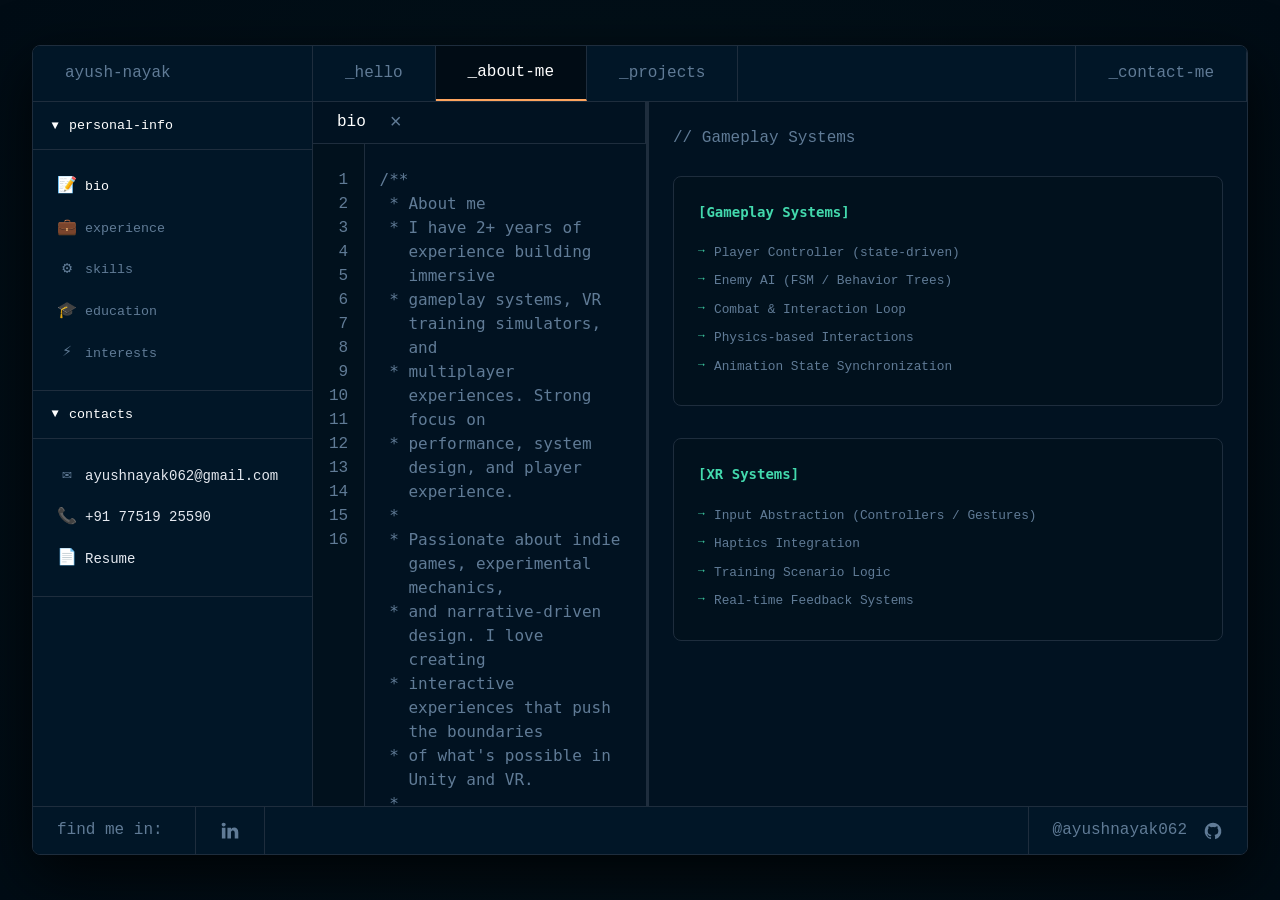
==== commit a13ec14c: "Improve sidebar and footer responsiveness and accessibility Refactored sidebar toggle logic for mobi" ====
--- a/pages/about.html
+++ b/pages/about.html
@@ -22,6 +22,7 @@
             <a href="projects.html" class="nav-link">_projects</a>
           </div>
           <div class="nav-right">
+            <button class="mobile-menu-btn" aria-label="Open menu">☰</button>
             <a href="contact.html" class="nav-link">_contact-me</a>
           </div>
         </nav>
@@ -176,18 +177,16 @@
               aria-label="LinkedIn"
             >
               <svg
+                viewBox="-2 -2 24 24"
                 width="20"
                 height="20"
-                viewBox="0 0 24 24"
-                fill="none"
-                stroke="currentColor"
-                stroke-width="2"
+                fill="currentColor"
+                xmlns="http://www.w3.org/2000/svg"
+                aria-hidden="true"
               >
                 <path
-                  d="M16 8a6 6 0 0 1 6 6v7h-4v-7a2 2 0 0 0-2-2 2 2 0 0 0-2 2v7h-4v-7a6 6 0 0 1 6-6z"
-                ></path>
-                <rect x="2" y="9" width="4" height="12"></rect>
-                <circle cx="4" cy="4" r="2"></circle>
+                  d="M19.959 11.719v7.379h-4.278v-6.885c0-1.73-.619-2.91-2.167-2.91-1.182 0-1.886.796-2.195 1.565-.113.275-.142.658-.142 1.043v7.187h-4.28s.058-11.66 0-12.869h4.28v1.824l-.028.042h.028v-.042c.568-.875 1.583-2.126 3.856-2.126 2.815 0 4.926 1.84 4.926 5.792zM2.421.026C.958.026 0 .986 0 2.249c0 1.235.93 2.224 2.365 2.224h.028c1.493 0 2.42-.989 2.42-2.224C4.787.986 3.887.026 2.422.026zM.254 19.098h4.278V6.229H.254v12.869z"
+                />
               </svg>
             </a>
           </div>
@@ -196,19 +195,20 @@
               href="https://github.com/ayushnayak062"
               target="_blank"
               class="footer-github"
+              aria-label="GitHub"
             >
               <span>@ayushnayak062</span>
               <svg
                 width="20"
                 height="20"
                 viewBox="0 0 24 24"
-                fill="none"
-                stroke="currentColor"
-                stroke-width="2"
+                fill="currentColor"
+                xmlns="http://www.w3.org/2000/svg"
+                aria-hidden="true"
               >
                 <path
-                  d="M9 19c-5 1.5-5-2.5-7-3m14 6v-3.87a3.37 3.37 0 0 0-.94-2.61c3.14-.35 6.44-1.54 6.44-7A5.44 5.44 0 0 0 20 4.77 5.07 5.07 0 0 0 19.91 1S18.73.65 16 2.48a13.38 13.38 0 0 0-7 0C6.27.65 5.09 1 5.09 1A5.07 5.07 0 0 0 5 4.77a5.44 5.44 0 0 0-1.5 3.78c0 5.42 3.3 6.61 6.44 7A3.37 3.37 0 0 0 9 18.13V22"
-                ></path>
+                  d="M12,2.2467A10.00042,10.00042,0,0,0,8.83752,21.73419c.5.08752.6875-.21247.6875-.475,0-.23749-.01251-1.025-.01251-1.86249C7,19.85919,6.35,18.78423,6.15,18.22173A3.636,3.636,0,0,0,5.125,16.8092c-.35-.1875-.85-.65-.01251-.66248A2.00117,2.00117,0,0,1,6.65,17.17169a2.13742,2.13742,0,0,0,2.91248.825A2.10376,2.10376,0,0,1,10.2,16.65923c-2.225-.25-4.55-1.11254-4.55-4.9375a3.89187,3.89187,0,0,1,1.025-2.6875,3.59373,3.59373,0,0,1,.1-2.65s.83747-.26251,2.75,1.025a9.42747,9.42747,0,0,1,5,0c1.91248-1.3,2.75-1.025,2.75-1.025a3.59323,3.59323,0,0,1,.1,2.65,3.869,3.869,0,0,1,1.025,2.6875c0,3.83747-2.33752,4.6875-4.5625,4.9375a2.36814,2.36814,0,0,1,.675,1.85c0,1.33752-.01251,2.41248-.01251,2.75,0,.26251.1875.575.6875.475A10.0053,10.0053,0,0,0,12,2.2467Z"
+                />
               </svg>
             </a>
           </div>
--- a/css/variables.css
+++ b/css/variables.css
@@ -49,6 +49,11 @@
   --radius-sm: 0.5rem;
   --radius-md: 0.75rem;
 
+  :root {
+    --nav-height: 56px;
+    --footer-height: 56px;
+  }
+
   /* Transitions */
   --transition: all 0.3s ease;
 }
--- a/css/layout.css
+++ b/css/layout.css
@@ -106,6 +106,8 @@
   margin-right: var(--spacing-sm);
   padding-right: var(--spacing-sm);
   display: flex;
+  white-space: nowrap;
+  flex-shrink: 1;
   align-items: center;
 }
 
@@ -150,10 +152,52 @@
   display: flex;
   align-items: center;
   justify-content: center;
-  background: linear-gradient(135deg, var(--bg-primary) 0%, var(--bg-secondary) 50%, rgba(67, 217, 173, 0.15) 100%);
+  background: linear-gradient(
+    135deg,
+    var(--bg-primary) 0%,
+    var(--bg-secondary) 50%,
+    rgba(67, 217, 173, 0.15) 100%
+  );
   padding: var(--spacing-xl);
   overflow: hidden;
   height: 100%;
+}
+/* Utility */
+.hidden {
+  display: none !important;
+}
+
+/* ================================
+   Mobile navigation panel
+   (replaces <main> on mobile)
+   ================================ */
+
+.mobile-nav-panel {
+  display: none;
+  flex: 1;
+  background: var(--bg-primary);
+  overflow-y: auto;
+}
+
+.mobile-nav-panel.open {
+  display: flex;
+  flex-direction: column;
+}
+
+.mobile-nav-title {
+  padding: 1.25rem 1.5rem;
+  font-family: var(--font-mono);
+  color: var(--text-muted);
+  border-bottom: 1px solid var(--border-color);
+}
+
+.mobile-nav-panel .nav-link {
+  width: 100%;
+  padding: 1.5rem;
+  justify-content: flex-start;
+  border-right: none;
+  border-bottom: 1px solid var(--border-color);
+  font-size: 1rem;
 }
 
 .hero-content {
@@ -205,7 +249,7 @@
   width: 280px;
   background: var(--bg-tertiary);
   border-right: 1px solid var(--border-color);
-  overflow-y: auto;
+  /* overflow-y: auto; */
 }
 
 /* Remove bottom border from sidebar sections to prevent overlapping lines */
@@ -394,13 +438,33 @@
   color: var(--text-comment);
   line-height: 1.5rem;
 }
+.sidebar,
+.snippets-panel,
+.editor-panel,
+.projects-content,
+.form-panel,
+.code-preview-panel {
+  overflow-y: visible;
+}
+/* --------------------------------
+   Comment line rendering (responsive-safe)
+   -------------------------------- */
+.comment-line {
+  display: block;
+  white-space: pre-wrap;
+  word-break: break-word;
+
+  /* Hanging indent so wrapped lines align after '*' */
+  padding-left: 2ch;
+  text-indent: -3ch;
+}
 
 /* Gameplay Systems Panel replaces code snippets */
 .snippets-panel {
   width: 600px;
   background: var(--bg-secondary);
   padding: var(--spacing-md);
-  overflow-y: auto;
+  /* overflow-y: auto; */
   border-left: 2px solid var(--border-color);
 }
 
@@ -462,7 +526,7 @@
 .projects-content {
   flex: 1;
   padding: var(--spacing-lg);
-  overflow-y: auto;
+  /* overflow-y: auto; */
 }
 
 .filter-tags {
--- a/css/responsive.css
+++ b/css/responsive.css
@@ -1,24 +1,22 @@
-/* Updated responsive behavior for global app window system */
-@media (max-width: 1024px) {
-  /* Allow viewport to adapt on smaller screens */
-  .viewport {
-    padding: 1rem;
-  }
-
-  /* Allow natural height on tablets and mobile */
+/* =====================================================
+   RESPONSIVE SYSTEM
+   Desktop-first — desktop remains unchanged
+   ===================================================== */
+
+/* -----------------------------------------------------
+   Large tablets & small laptops
+   (Below 1280px)
+   ----------------------------------------------------- */
+@media (max-width: 1279px) {
   .app-window {
-    aspect-ratio: auto;
-    max-height: none;
-    height: auto;
-    min-height: 100vh;
-  }
-
-  .hero-content {
-    flex-direction: column;
-  }
-
-  .system-section {
-    width: 100%;
+    max-width: 100%;
+    /* height: auto;
+    max-height: none; */
+  }
+
+  main {
+    /* flex-direction: column; */
+    overflow-y: auto;
   }
 
   .about-container,
@@ -41,86 +39,184 @@
   }
 
   .projects-grid {
-    grid-template-columns: repeat(auto-fill, minmax(250px, 1fr));
-  }
-
-  /* Reset nav-name width on smaller screens */
-  .nav-name {
-    width: auto;
-  }
-}
-
-@media (max-width: 768px) {
-  /* Mobile uses full width */
+    grid-template-columns: repeat(auto-fill, minmax(260px, 1fr));
+  }
+}
+
+/* -----------------------------------------------------
+   Tablets & mobile
+   (Below 916px)
+   ----------------------------------------------------- */
+@media (max-width: 916px) {
+  /* --------------------------------
+     FIX CODE CONTENT SIDE SCROLL
+     -------------------------------- */
+  .code-editor pre,
+  .code-editor code {
+    white-space: pre-wrap;
+    word-break: break-word;
+    overflow-x: hidden;
+  }
+
+  /* --------------------------------
+     VIEWPORT / APP WINDOW
+     -------------------------------- */
   .viewport {
     padding: 0;
   }
 
   .app-window {
+    min-height: 100vh;
     border-radius: 0;
     border-left: none;
     border-right: none;
   }
 
-  .nav-link {
-    font-size: 0.875rem;
-    padding: 0 1rem;
+  /* ================================
+     NAVIGATION (MOBILE MODE)
+     ================================ */
+
+  /* Hide ALL nav links */
+  .main-nav .nav-link {
+    display: none !important;
+  }
+
+  /* Show hamburger */
+  .mobile-menu-btn {
+    display: flex !important;
+    font-family: var(--font-mono);
+    font-size: 1.5rem;
+    padding: 0 1.25rem;
+    color: var(--text-primary);
+    border-left: 1px solid var(--border-color);
+    background: none;
+    align-items: center;
+  }
+
+  .mobile-menu-btn:hover {
+    background: var(--bg-secondary);
+    color: var(--text-white);
+  }
+
+  .main-nav {
+    flex-wrap: nowrap;
+    height: auto;
+  }
+
+  .nav-left,
+  .nav-right {
+    flex-wrap: nowrap;
+  }
+
+  /* ================================
+     PREVENT CLIPPING / SCROLL LOCKS
+     ================================ */
+
+  main {
+    overflow-y: auto;
+  }
+
+  .editor-panel,
+  .snippets-panel,
+  .projects-content,
+  .form-panel {
+    height: auto;
+    min-height: auto;
+  }
+
+  .code-editor,
+  .code-display {
+    overflow-x: hidden;
+  }
+
+  /* ================================
+     HERO
+     ================================ */
+
+  .hero-content {
+    flex-direction: column;
+    gap: var(--spacing-lg);
+  }
+
+  .hero-container {
+    padding: var(--spacing-md);
   }
 
   .hero-title {
     font-size: 2rem;
+    line-height: 1.2;
   }
 
   .hero-subtitle {
     font-size: 1rem;
   }
 
-  .hero-container {
-    padding: var(--spacing-md);
-  }
+  /* ================================
+     ABOUT PAGE
+     ================================ */
+
+  .editor-content {
+    flex-direction: column;
+  }
+
+  .line-numbers {
+    display: none;
+  }
+
+  /* ================================
+     PROJECTS
+     ================================ */
 
   .projects-grid {
     grid-template-columns: 1fr;
   }
 
-  .footer-left,
-  .footer-right {
-    font-size: 0.875rem;
-  }
-
-  .footer-text {
+  /* ================================
+     FOOTER
+     ================================ */
+
+  .footer-icon,
+  .footer-github {
+    padding: 0 1rem;
+  }
+  .footer-github span {
     display: none;
   }
 
-  .system-flow {
-    gap: var(--spacing-sm);
-  }
-
-  .system-node {
-    min-width: 60px;
-    padding: var(--spacing-sm);
-  }
-}
-
+  .footer-github {
+    margin-left: auto; /* pushes it to the right */
+    padding: 0 1rem; /* keeps touch-friendly spacing */
+  }
+}
+
+/* -----------------------------------------------------
+   Small phones
+   (Below 480px)
+   ----------------------------------------------------- */
 @media (max-width: 480px) {
-  .main-nav {
-    height: auto;
-  }
-
-  .nav-left {
-    flex-wrap: wrap;
-  }
-
-  .nav-link {
-    padding: var(--spacing-sm) var(--spacing-md);
-    font-size: 0.75rem;
-  }
-
   .hero-title {
-    font-size: 1.5rem;
-  }
-
-  .system-container {
-    padding: var(--spacing-md);
-  }
-}
+    font-size: 1.6rem;
+  }
+
+  .hero-subtitle {
+    font-size: 0.9rem;
+  }
+
+  .project-description {
+    font-size: 0.8rem;
+  }
+
+  .code-editor pre,
+  .code-display pre {
+    font-size: 0.8rem;
+  }
+}
+
+/* -----------------------------------------------------
+   GLOBAL SAFETY
+   ----------------------------------------------------- */
+
+/* Hide hamburger on desktop */
+.mobile-menu-btn {
+  display: none;
+}
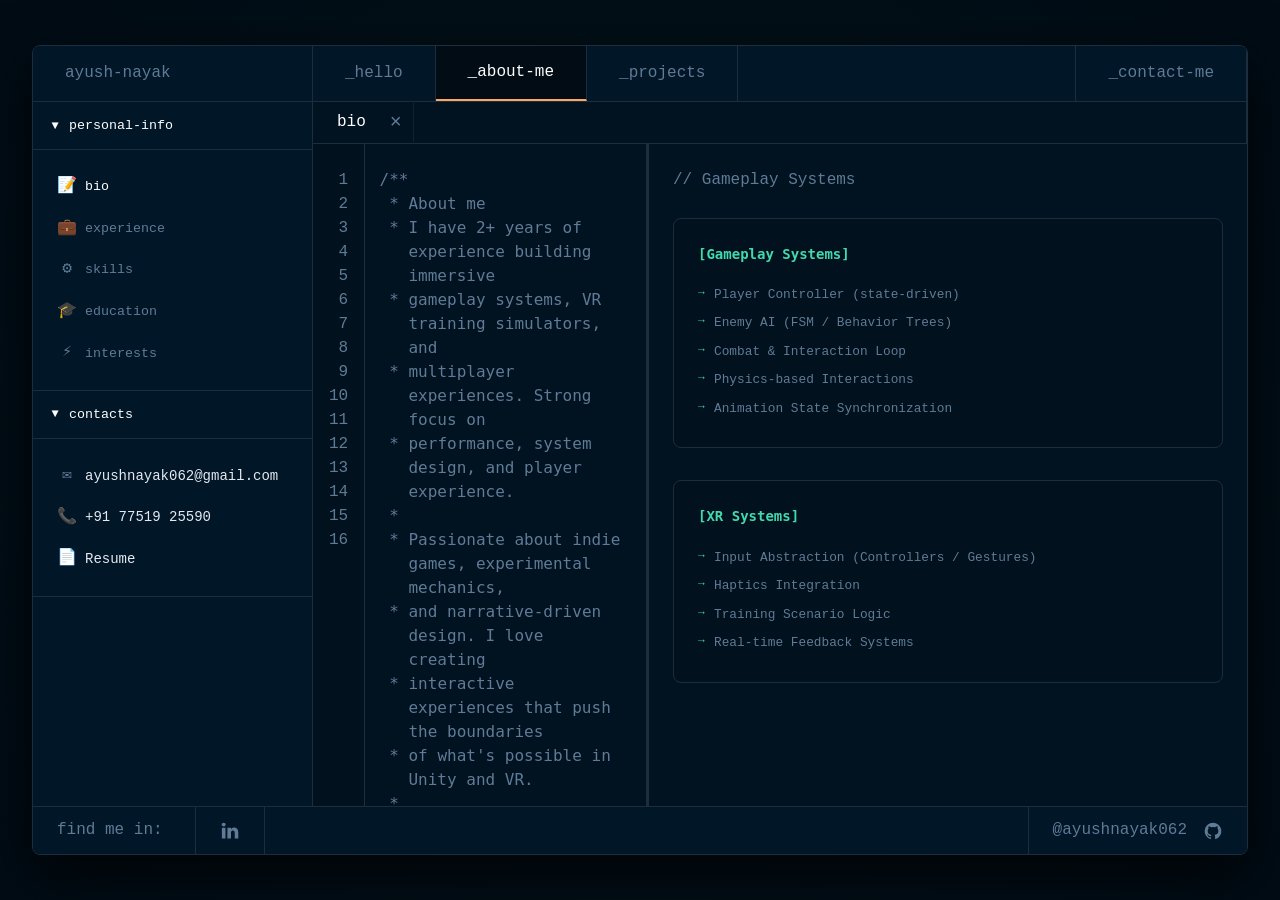
==== commit 3c29059e: "Refactor layout and structure for editor panels Introduces new .content-area and .content-row wrappe" ====
--- a/pages/about.html
+++ b/pages/about.html
@@ -4,16 +4,30 @@
     <meta charset="UTF-8" />
     <meta name="viewport" content="width=device-width, initial-scale=1.0" />
     <title>About - Ayush Nayak</title>
+
+    <!-- Core Stylesheets - Design System Foundation -->
     <link rel="stylesheet" href="../css/variables.css" />
     <link rel="stylesheet" href="../css/base.css" />
     <link rel="stylesheet" href="../css/layout.css" />
     <link rel="stylesheet" href="../css/terminal.css" />
     <link rel="stylesheet" href="../css/responsive.css" />
   </head>
+
   <body>
-    <!-- Navigation -->
+    <!-- =====================================================
+         VIEWPORT CONTAINER - App Window Illusion
+         Centers the terminal-style app window on any screen size
+         ===================================================== -->
     <div class="viewport">
+      <!-- =====================================================
+           APP WINDOW - Terminal Interface
+           Fixed-size bordered window mimicking desktop application
+           ===================================================== -->
       <div class="app-window">
+        <!-- =====================================================
+             NAVIGATION HEADER - Fixed Top Bar
+             Always visible terminal-style navigation
+             ===================================================== -->
         <nav class="main-nav">
           <div class="nav-left">
             <span class="nav-name">ayush-nayak</span>
@@ -27,11 +41,20 @@
           </div>
         </nav>
 
-        <!-- Main Content -->
+        <!-- =====================================================
+             MAIN CONTENT - Terminal File Explorer
+             Sidebar with file tree and editor panel
+             ===================================================== -->
         <main class="about-container">
-          <!-- Sidebar -->
+          <!-- =====================================================
+               SIDEBAR - File Explorer
+               Collapsible sections for personal information categories
+               ===================================================== -->
           <aside class="sidebar">
-            <!-- Restructured personal-info with Bio, Experience, Skills, Education, Interests -->
+            <!-- =====================================================
+                 PERSONAL INFO SECTION - Expandable Folder
+                 Contains bio, experience, skills, education, interests
+                 ===================================================== -->
             <div class="sidebar-section">
               <button class="section-toggle active" data-section="personal">
                 <span class="toggle-icon">▼</span>
@@ -67,7 +90,10 @@
               </div>
             </div>
 
-            <!-- Contacts section now open by default with clickable links -->
+            <!-- =====================================================
+                 CONTACTS SECTION - Contact Information
+                 Email, phone, resume links with clickable icons
+                 ===================================================== -->
             <div class="sidebar-section">
               <button class="section-toggle active" data-section="contacts">
                 <span class="toggle-icon">▼</span>
@@ -80,14 +106,12 @@
                     >ayushnayak062@gmail.com</a
                   >
                 </div>
-                <!-- <CHANGE> Updated phone number to +91 77519 25590 with tel: link -->
                 <div class="contact-item">
                   <span class="contact-icon">📞</span>
                   <a href="tel:+917751925590" class="contact-link"
                     >+91 77519 25590</a
                   >
                 </div>
-                <!-- <CHANGE> Added Resume item that opens in new tab -->
                 <div class="contact-item">
                   <span class="contact-icon">📄</span>
                   <a
@@ -101,9 +125,14 @@
             </div>
           </aside>
 
-          <!-- Editor Panel -->
-          <div class="editor-panel">
-            <!-- Active tab bar extends to right edge, pushes panel down -->
+          <!-- =====================================================
+     CONTENT AREA - Editor Group
+     Tab bar + panels grouped like IDE
+     ===================================================== -->
+          <div class="content-area">
+            <!-- =====================================================
+       TAB BAR - FULL WIDTH (FIX)
+       ===================================================== -->
             <div class="tab-bar">
               <div class="tab active" data-file="bio">
                 <span id="currentTab">bio</span>
@@ -111,62 +140,72 @@
               </div>
             </div>
 
-            <!-- Bio content now displays by default with real profile information -->
-            <div class="editor-content">
-              <div class="line-numbers" id="lineNumbers"></div>
-              <div class="code-editor">
-                <pre id="codeContent"><code>/**
+            <!-- =====================================================
+       PANELS ROW
+       ===================================================== -->
+            <div class="content-row">
+              <!-- EDITOR PANEL -->
+              <div class="editor-panel">
+                <div class="editor-content">
+                  <div class="line-numbers" id="lineNumbers"></div>
+                  <div class="code-editor">
+                    <pre id="codeContent"><code>/**
  * About me
  * I have 2+ years of experience building immersive
- * gameplay systems, VR training simulators, and 
- * multiplayer experiences. Strong focus on 
+ * gameplay systems, VR training simulators, and
+ * multiplayer experiences. Strong focus on
  * performance, system design, and player experience.
- * 
+ *
  * Passionate about indie games, experimental mechanics,
- * and narrative-driven design. I love creating 
+ * and narrative-driven design. I love creating
  * interactive experiences that push the boundaries
  * of what's possible in Unity and VR.
- * 
+ *
  * Currently working on XR training solutions and
  * exploring new ways to make games more engaging
  * and accessible.
  */</code></pre>
-              </div>
-            </div>
-          </div>
-
-          <!-- Replaced code snippets with Gameplay Systems Panel -->
-          <div class="snippets-panel">
-            <div class="snippets-header">
-              <p class="comment">// Gameplay Systems</p>
-            </div>
-
-            <div class="gameplay-systems">
-              <div class="system-category">
-                <h3 class="category-title">[Gameplay Systems]</h3>
-                <ul class="system-list">
-                  <li>Player Controller (state-driven)</li>
-                  <li>Enemy AI (FSM / Behavior Trees)</li>
-                  <li>Combat & Interaction Loop</li>
-                  <li>Physics-based Interactions</li>
-                  <li>Animation State Synchronization</li>
-                </ul>
-              </div>
-
-              <div class="system-category">
-                <h3 class="category-title">[XR Systems]</h3>
-                <ul class="system-list">
-                  <li>Input Abstraction (Controllers / Gestures)</li>
-                  <li>Haptics Integration</li>
-                  <li>Training Scenario Logic</li>
-                  <li>Real-time Feedback Systems</li>
-                </ul>
+                  </div>
+                </div>
+              </div>
+
+              <!-- SNIPPETS PANEL -->
+              <div class="snippets-panel">
+                <div class="snippets-header">
+                  <p class="comment">// Gameplay Systems</p>
+                </div>
+
+                <div class="gameplay-systems">
+                  <div class="system-category">
+                    <h3 class="category-title">[Gameplay Systems]</h3>
+                    <ul class="system-list">
+                      <li>Player Controller (state-driven)</li>
+                      <li>Enemy AI (FSM / Behavior Trees)</li>
+                      <li>Combat & Interaction Loop</li>
+                      <li>Physics-based Interactions</li>
+                      <li>Animation State Synchronization</li>
+                    </ul>
+                  </div>
+
+                  <div class="system-category">
+                    <h3 class="category-title">[XR Systems]</h3>
+                    <ul class="system-list">
+                      <li>Input Abstraction (Controllers / Gestures)</li>
+                      <li>Haptics Integration</li>
+                      <li>Training Scenario Logic</li>
+                      <li>Real-time Feedback Systems</li>
+                    </ul>
+                  </div>
+                </div>
               </div>
             </div>
           </div>
         </main>
 
-        <!-- Footer -->
+        <!-- =====================================================
+             FOOTER - Fixed Bottom Bar
+             Social links in terminal-style layout
+             ===================================================== -->
         <footer class="main-footer">
           <div class="footer-left">
             <span class="footer-text">find me in:</span>
@@ -176,6 +215,7 @@
               class="footer-icon"
               aria-label="LinkedIn"
             >
+              <!-- LinkedIn Icon SVG -->
               <svg
                 viewBox="-2 -2 24 24"
                 width="20"
@@ -198,6 +238,7 @@
               aria-label="GitHub"
             >
               <span>@ayushnayak062</span>
+              <!-- GitHub Icon SVG -->
               <svg
                 width="20"
                 height="20"
@@ -216,6 +257,10 @@
       </div>
     </div>
 
+    <!-- =====================================================
+         JAVASCRIPT - Interactive Functionality
+         File switching, sidebar toggles, and responsive behavior
+         ===================================================== -->
     <script src="../js/navigation.js"></script>
     <script src="../js/typing.js"></script>
   </body>
--- a/css/variables.css
+++ b/css/variables.css
@@ -1,59 +1,85 @@
-/* CSS Variables for consistent theming */
+/* =====================================================
+   DESIGN SYSTEM VARIABLES
+   VS Code Dark Theme - Terminal-inspired portfolio
+   ===================================================== */
+
 :root {
-  /* Colors - Dark VS Code theme */
-  --bg-primary: #010c15;
-  --bg-secondary: #011221;
-  --bg-tertiary: #011627;
-  --bg-code: #01111d;
+  /* -----------------------------------------------------
+     COLOR PALETTE - VS Code Dark Theme
+     Intent: Professional developer aesthetic, high contrast for readability
+     Consistent with popular IDEs to reduce cognitive load
+     ----------------------------------------------------- */
 
-  /* Borders and Lines */
-  --border-color: #1e2d3d;
-  --border-active: #fea55f;
+  /* Background Layers (darkest to lightest) */
+  --bg-primary: #010c15; /* Deepest background */
+  --bg-secondary: #011221; /* Secondary surfaces */
+  --bg-tertiary: #011627; /* Tertiary surfaces (nav/footer) */
+  --bg-code: #01111d; /* Code editor background */
 
-  /* Text Colors */
-  --text-primary: #607b96;
-  --text-secondary: #e5e9f0;
-  --text-white: #ffffff;
-  --text-comment: #607b96;
+  /* Borders and Dividers */
+  --border-color: #1e2d3d; /* Subtle borders */
+  --border-active: #fea55f; /* Active state borders */
 
-  /* Syntax Highlighting */
-  --color-keyword: #c792ea;
-  --color-function: #82aaff;
-  --color-string: #e99287;
-  --color-variable: #e5e9f0;
-  --color-number: #f78c6c;
-  --color-class: #ffcb6b;
-  --color-property: #4ec9b0;
+  /* Text Hierarchy */
+  --text-primary: #607b96; /* Secondary text (comments, labels) */
+  --text-secondary: #e5e9f0; /* Primary text content */
+  --text-white: #ffffff; /* Headlines and highlights */
+  --text-comment: #607b96; /* Comments (same as primary for consistency) */
 
-  /* Accent Colors */
-  --accent-orange: #fea55f;
-  --accent-cyan: #43d9ad;
-  --accent-purple: #c98bdf;
-  --accent-blue: #4d5bce;
+  /* -----------------------------------------------------
+     SYNTAX HIGHLIGHTING - Code Editor Colors
+     ----------------------------------------------------- */
 
-  /* Gradient Background */
-  --gradient-teal: #43d9ad;
-  --gradient-blue: #4d5bce;
+  --color-keyword: #c792ea; /* Keywords (if, function, etc.) */
+  --color-function: #82aaff; /* Function names */
+  --color-string: #e99287; /* String literals */
+  --color-variable: #e5e9f0; /* Variables */
+  --color-number: #f78c6c; /* Numbers */
+  --color-class: #ffcb6b; /* Class names */
+  --color-property: #4ec9b0; /* Properties */
 
-  /* Fonts */
+  /* -----------------------------------------------------
+     ACCENT COLORS - Interactive Elements
+     ----------------------------------------------------- */
+
+  --accent-orange: #fea55f; /* Primary accent (buttons, active states) */
+  --accent-cyan: #43d9ad; /* Secondary accent (links, highlights) */
+  --accent-purple: #c98bdf; /* Tertiary accent */
+  --accent-blue: #4d5bce; /* Quaternary accent */
+
+  /* -----------------------------------------------------
+     TYPOGRAPHY - Monospace Terminal Aesthetic
+     ----------------------------------------------------- */
+
   --font-mono: "Fira Code", "Consolas", "Monaco", "Courier New", monospace;
 
-  /* Spacing */
-  --spacing-xs: 0.5rem;
-  --spacing-sm: 1rem;
-  --spacing-md: 1.5rem;
-  --spacing-lg: 2rem;
-  --spacing-xl: 3rem;
+  /* -----------------------------------------------------
+     SPACING SCALE - Consistent Rhythm
+     ----------------------------------------------------- */
 
-  /* Border Radius */
-  --radius-sm: 0.5rem;
-  --radius-md: 0.75rem;
+  --spacing-xs: 0.5rem; /* 8px - Tight spacing */
+  --spacing-sm: 1rem; /* 16px - Default spacing */
+  --spacing-md: 1.5rem; /* 24px - Generous spacing */
+  --spacing-lg: 2rem; /* 32px - Large spacing */
+  --spacing-xl: 3rem; /* 48px - Extra large spacing */
 
-  :root {
-    --nav-height: 56px;
-    --footer-height: 56px;
-  }
+  /* -----------------------------------------------------
+     BORDER RADIUS - Soft Corners
+     ----------------------------------------------------- */
 
-  /* Transitions */
-  --transition: all 0.3s ease;
+  --radius-sm: 0.5rem; /* 8px - Small elements */
+  --radius-md: 0.75rem; /* 12px - Larger elements */
+
+  /* -----------------------------------------------------
+     COMPONENT SIZES - Fixed Heights
+     ----------------------------------------------------- */
+
+  --nav-height: 56px; /* Navigation bar height */
+  --footer-height: 56px; /* Footer bar height */
+
+  /* -----------------------------------------------------
+     ANIMATIONS - Smooth Interactions
+     ----------------------------------------------------- */
+
+  --transition: all 0.3s ease; /* Default transition for interactive elements */
 }
--- a/css/layout.css
+++ b/css/layout.css
@@ -377,8 +377,24 @@
   background: var(--bg-tertiary);
   height: 42px;
   flex-shrink: 0;
-}
-
+  position: relative;
+}
+.tab-close {
+  position: relative;
+}
+
+/* Vertical terminal divider after × */
+.tab-close::after {
+  content: "";
+  position: absolute;
+  right: -12px; /* spacing after × */
+  top: -8px; /* extend to tab bar top */
+  height: calc(100% + 16px); /* full tab bar height */
+  width: 1px;
+  background: var(--border-color);
+  opacity: 0.6;
+  pointer-events: none;
+}
 .tab {
   display: flex;
   align-items: center;
@@ -722,7 +738,14 @@
   background: var(--bg-code);
   padding: var(--spacing-md);
   border-radius: var(--radius-sm);
-  overflow-x: auto;
+  overflow-x: hidden;
+}
+
+.code-display pre,
+.code-display code {
+  white-space: pre-wrap;
+  overflow-wrap: break-word;
+  overflow-x: hidden;
 }
 
 .code-display pre {
@@ -745,3 +768,16 @@
 .external-icon {
   font-size: 1rem;
 }
+/* Editor group wrapper */
+.content-area {
+  flex: 1;
+  display: flex;
+  flex-direction: column;
+  min-height: 0;
+}
+
+.content-row {
+  display: flex;
+  flex: 1;
+  min-height: 0;
+}
--- a/css/responsive.css
+++ b/css/responsive.css
@@ -24,7 +24,9 @@
   .contact-container {
     flex-direction: column;
   }
-
+  .content-row {
+    flex-direction: column;
+  }
   .sidebar {
     width: 100%;
     border-right: none;
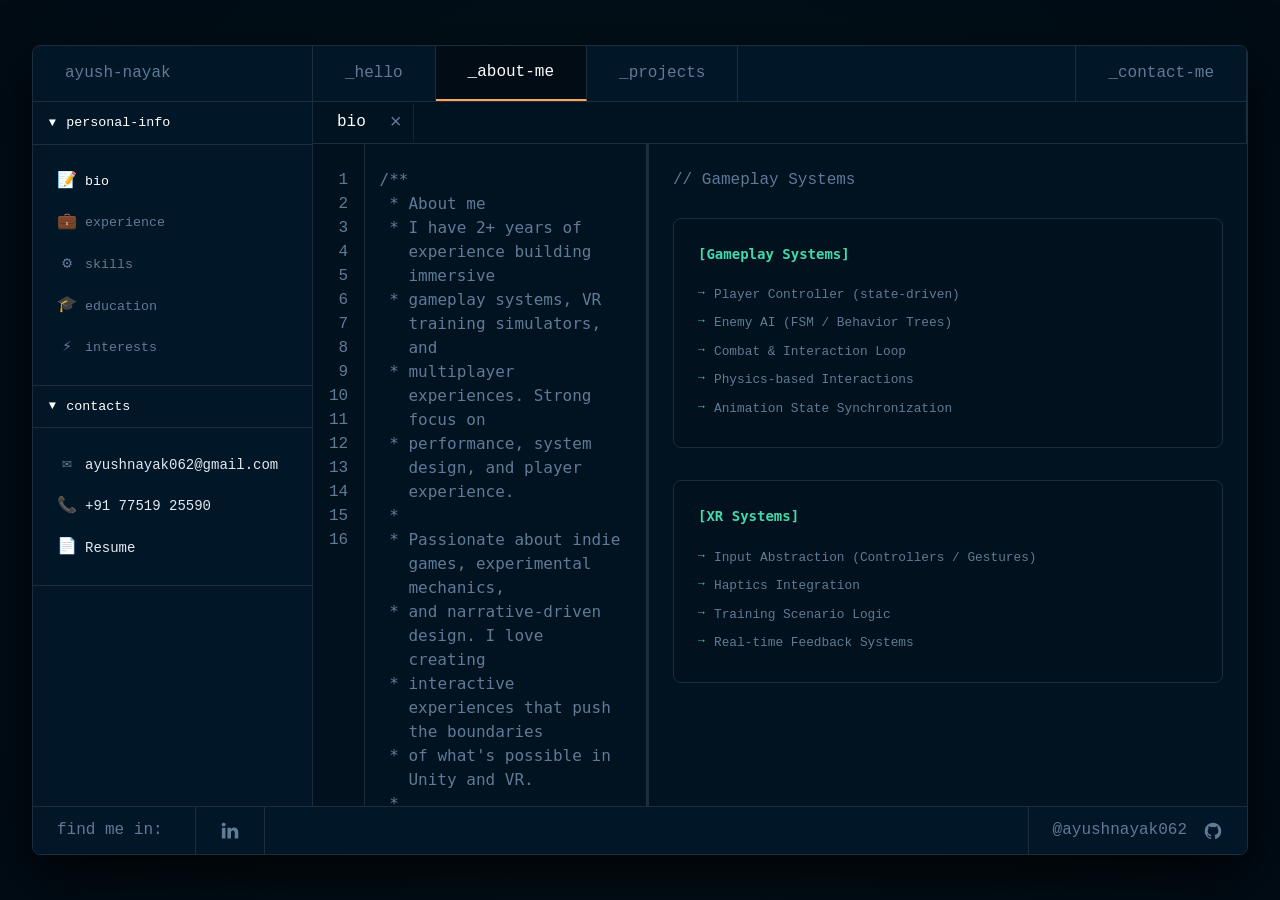
==== commit 99447e82: "Resume Updated and button size normalized" ====
--- a/pages/about.html
+++ b/pages/about.html
@@ -115,7 +115,7 @@
                 <div class="contact-item">
                   <span class="contact-icon">📄</span>
                   <a
-                    href="https://drive.google.com/file/d/1drElyJ7p_OZi6JtnL4a69Mo4jrH-UoHt/view?usp=drive_link"
+                    href="https://drive.google.com/file/d/1LhHW_e3R4aWxAEPOUzd6fo9iAoJ-F2d1/view?usp=drive_link"
                     target="_blank"
                     class="contact-link"
                     >Resume</a
--- a/css/variables.css
+++ b/css/variables.css
@@ -82,4 +82,5 @@
      ----------------------------------------------------- */
 
   --transition: all 0.3s ease; /* Default transition for interactive elements */
+  --padding-new: 0.83rem;
 }
--- a/css/layout.css
+++ b/css/layout.css
@@ -77,7 +77,8 @@
 main {
   flex: 1;
   display: flex;
-  overflow: hidden;
+  overflow-y: auto;
+  overflow-x: hidden;
 }
 
 /* Footer */
@@ -250,6 +251,11 @@
   background: var(--bg-tertiary);
   border-right: 1px solid var(--border-color);
   /* overflow-y: auto; */
+  flex-shrink: 0;
+  align-self: stretch;
+  height: 100%;
+  position: sticky;
+  top: 0;
 }
 
 /* Remove bottom border from sidebar sections to prevent overlapping lines */
@@ -259,7 +265,7 @@
 
 .section-toggle {
   width: 100%;
-  padding: var(--spacing-sm);
+  padding: var(--padding-new);
   display: flex;
   align-items: center;
   gap: var(--spacing-xs);
@@ -359,6 +365,16 @@
   gap: var(--spacing-xs);
   padding: var(--spacing-xs);
   font-size: 0.875rem;
+}
+
+.contact-link {
+  color: var(--text-primary);
+  text-decoration: none;
+  transition: var(--transition);
+}
+
+.contact-link:hover {
+  color: var(--text-white);
 }
 
 /* Editor Panel */
@@ -536,13 +552,104 @@
 /* Projects Page */
 .projects-container {
   display: flex;
+  flex-direction: row;
   width: 100%;
 }
 
 .projects-content {
   flex: 1;
   padding: var(--spacing-lg);
-  /* overflow-y: auto; */
+}
+/* =========================================
+   PROJECTS – FILTER TOP BAR
+   (same visual role as .tab-bar)
+   ========================================= */
+
+.projects-tab-bar {
+  display: flex;
+  align-items: stretch;
+  flex-wrap: wrap;
+  min-height: 43px;
+  background: var(--bg-secondary);
+  border-bottom: 1px solid var(--border-color);
+  flex-shrink: 0;
+  transition: opacity 0.15s ease;
+}
+
+.projects-tab-bar.is-empty {
+  opacity: 0;
+  pointer-events: none;
+}
+.project-filter-tab {
+  display: flex;
+  align-items: center;
+  gap: var(--spacing-sm);
+  padding: 0 var(--spacing-md);
+  height: 42px;
+  border-right: 1px solid var(--border-color);
+  font-family: var(--font-mono);
+  color: var(--text-white);
+  white-space: nowrap;
+}
+
+.project-filter-tab:hover {
+  background: var(--bg-secondary);
+  color: var(--text-white);
+}
+.project-filter-close {
+  font-size: 1.25rem;
+  line-height: 1;
+  cursor: pointer;
+  opacity: 0.7;
+}
+
+.project-filter-close:hover {
+  opacity: 1;
+}
+
+/* =========================================
+   PROJECT DETAIL – EDITOR TAB BAR
+   (editor-style tab for project detail pages)
+   ========================================= */
+
+.project-editor-tab-bar {
+  display: flex;
+  border-bottom: 1px solid var(--border-color);
+  background: var(--bg-tertiary);
+  height: 42px;
+  flex-shrink: 0;
+}
+
+.project-tab {
+  display: flex;
+  align-items: center;
+  gap: var(--spacing-sm);
+  padding: 0 var(--spacing-md);
+  height: 42px;
+  border-right: 1px solid var(--border-color);
+  font-family: var(--font-mono);
+  color: var(--text-white);
+  white-space: nowrap;
+}
+
+.tab-spacer {
+  flex: 1;
+}
+
+.project-editor-close {
+  color: var(--text-primary);
+  font-size: 1.25rem;
+  padding: 0;
+  cursor: pointer;
+}
+
+.project-editor-close:hover {
+  color: var(--text-white);
+}
+.projects-container .content-row {
+  display: flex;
+  flex-direction: column;
+  background: var(--bg-secondary);
 }
 
 .filter-tags {
@@ -640,6 +747,11 @@
   width: 100%;
   height: 100%;
   object-fit: cover;
+  transition: transform 0.3s ease;
+}
+
+.project-card:hover .project-image img {
+  transform: scale(1.05);
 }
 
 .settings-btn {
@@ -773,11 +885,34 @@
   flex: 1;
   display: flex;
   flex-direction: column;
-  min-height: 0;
 }
 
 .content-row {
   display: flex;
   flex: 1;
-  min-height: 0;
-}
+}
+
+/* =========================================
+   PROJECT DETAIL – THREE-PANEL LAYOUT
+   (reusing About/Contact pattern)
+   ========================================= */
+
+.project-detail-container {
+  display: flex;
+  width: 100%;
+}
+
+.project-text-panel {
+  flex: 1;
+  background: var(--bg-secondary);
+  border-right: 1px solid var(--border-color);
+  display: flex;
+  flex-direction: column;
+}
+
+.project-media-panel {
+  width: 600px;
+  background: var(--bg-secondary);
+  padding: var(--spacing-md);
+  border-left: 2px solid var(--border-color);
+}
--- a/css/responsive.css
+++ b/css/responsive.css
@@ -21,7 +21,8 @@
 
   .about-container,
   .projects-container,
-  .contact-container {
+  .contact-container,
+  .project-detail-container {
     flex-direction: column;
   }
   .content-row {
@@ -31,10 +32,14 @@
     width: 100%;
     border-right: none;
     border-bottom: 1px solid var(--border-color);
+    height: auto;
+    min-height: auto;
+    position: relative;
   }
 
   .snippets-panel,
-  .code-preview-panel {
+  .code-preview-panel,
+  .project-media-panel {
     width: 100%;
     border-left: none;
     border-top: 1px solid var(--border-color);
@@ -121,7 +126,9 @@
   .editor-panel,
   .snippets-panel,
   .projects-content,
-  .form-panel {
+  .form-panel,
+  .project-text-panel,
+  .project-media-panel {
     height: auto;
     min-height: auto;
   }
